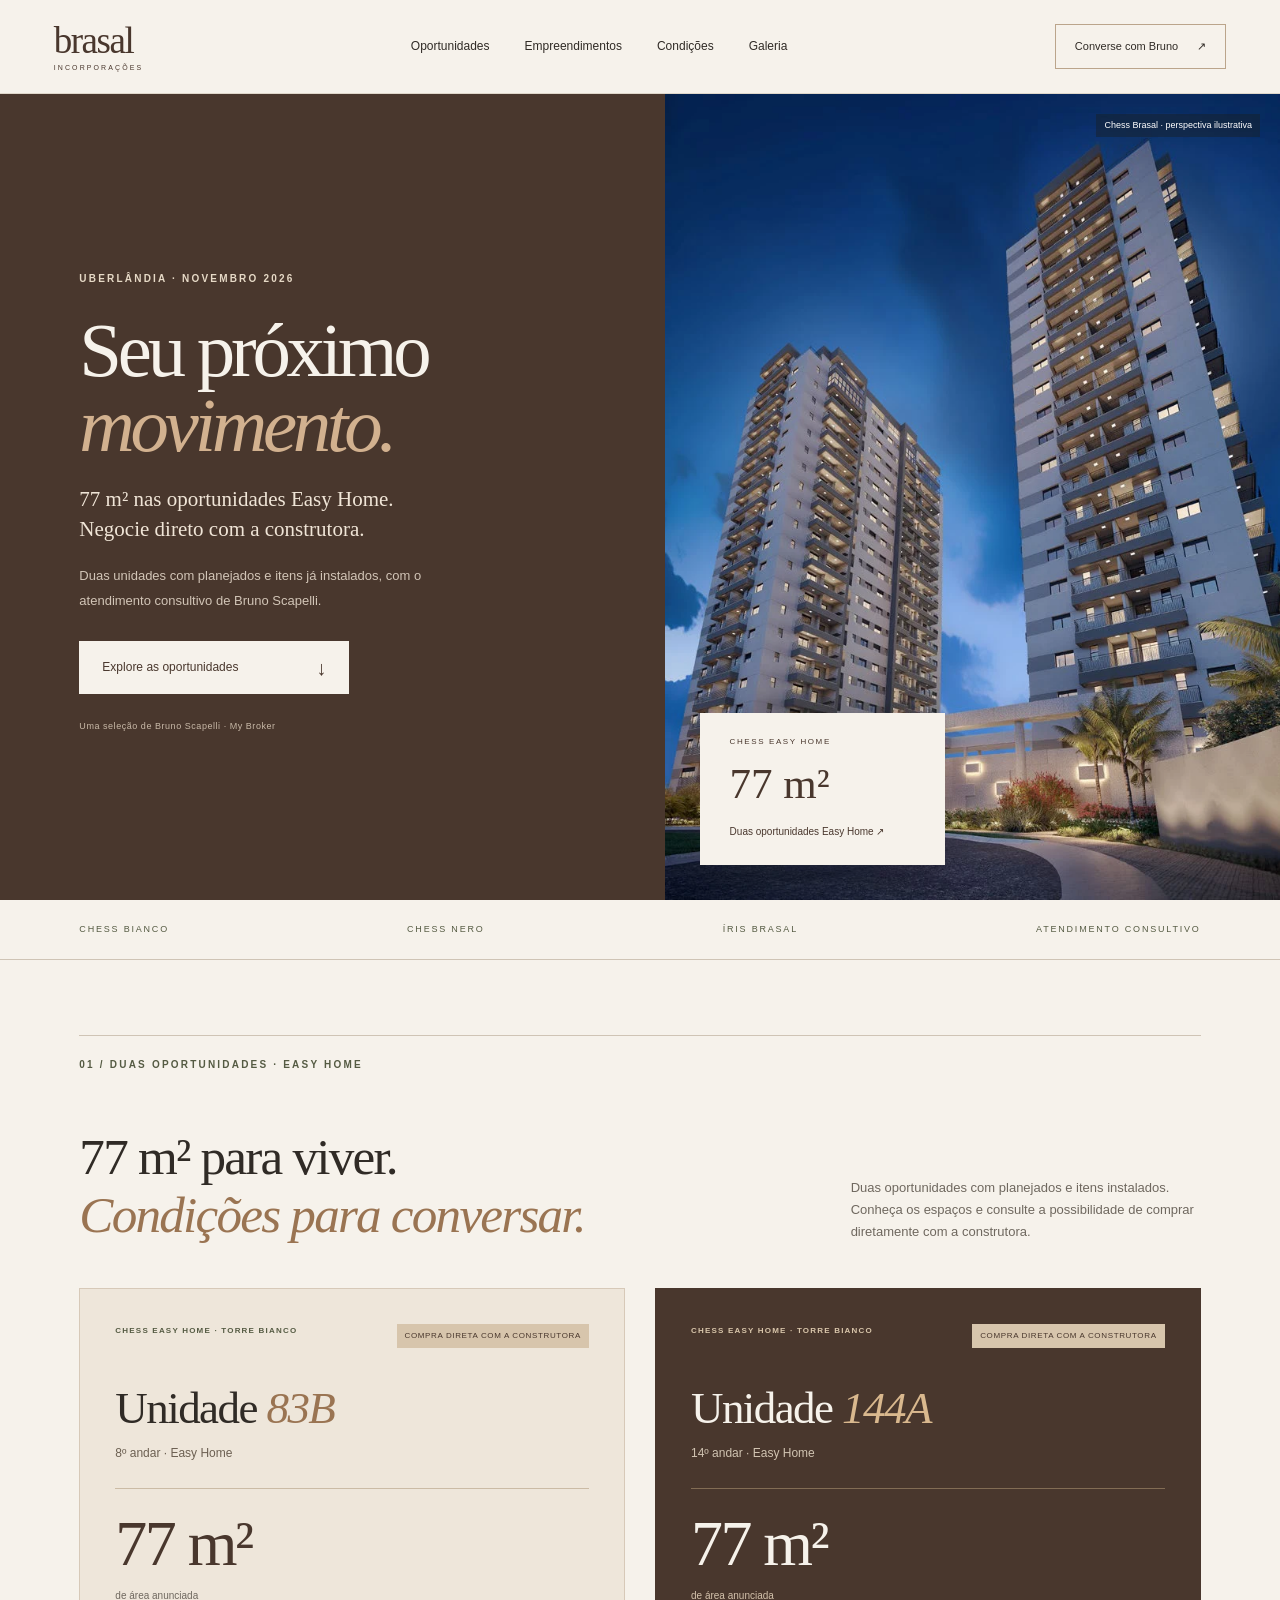
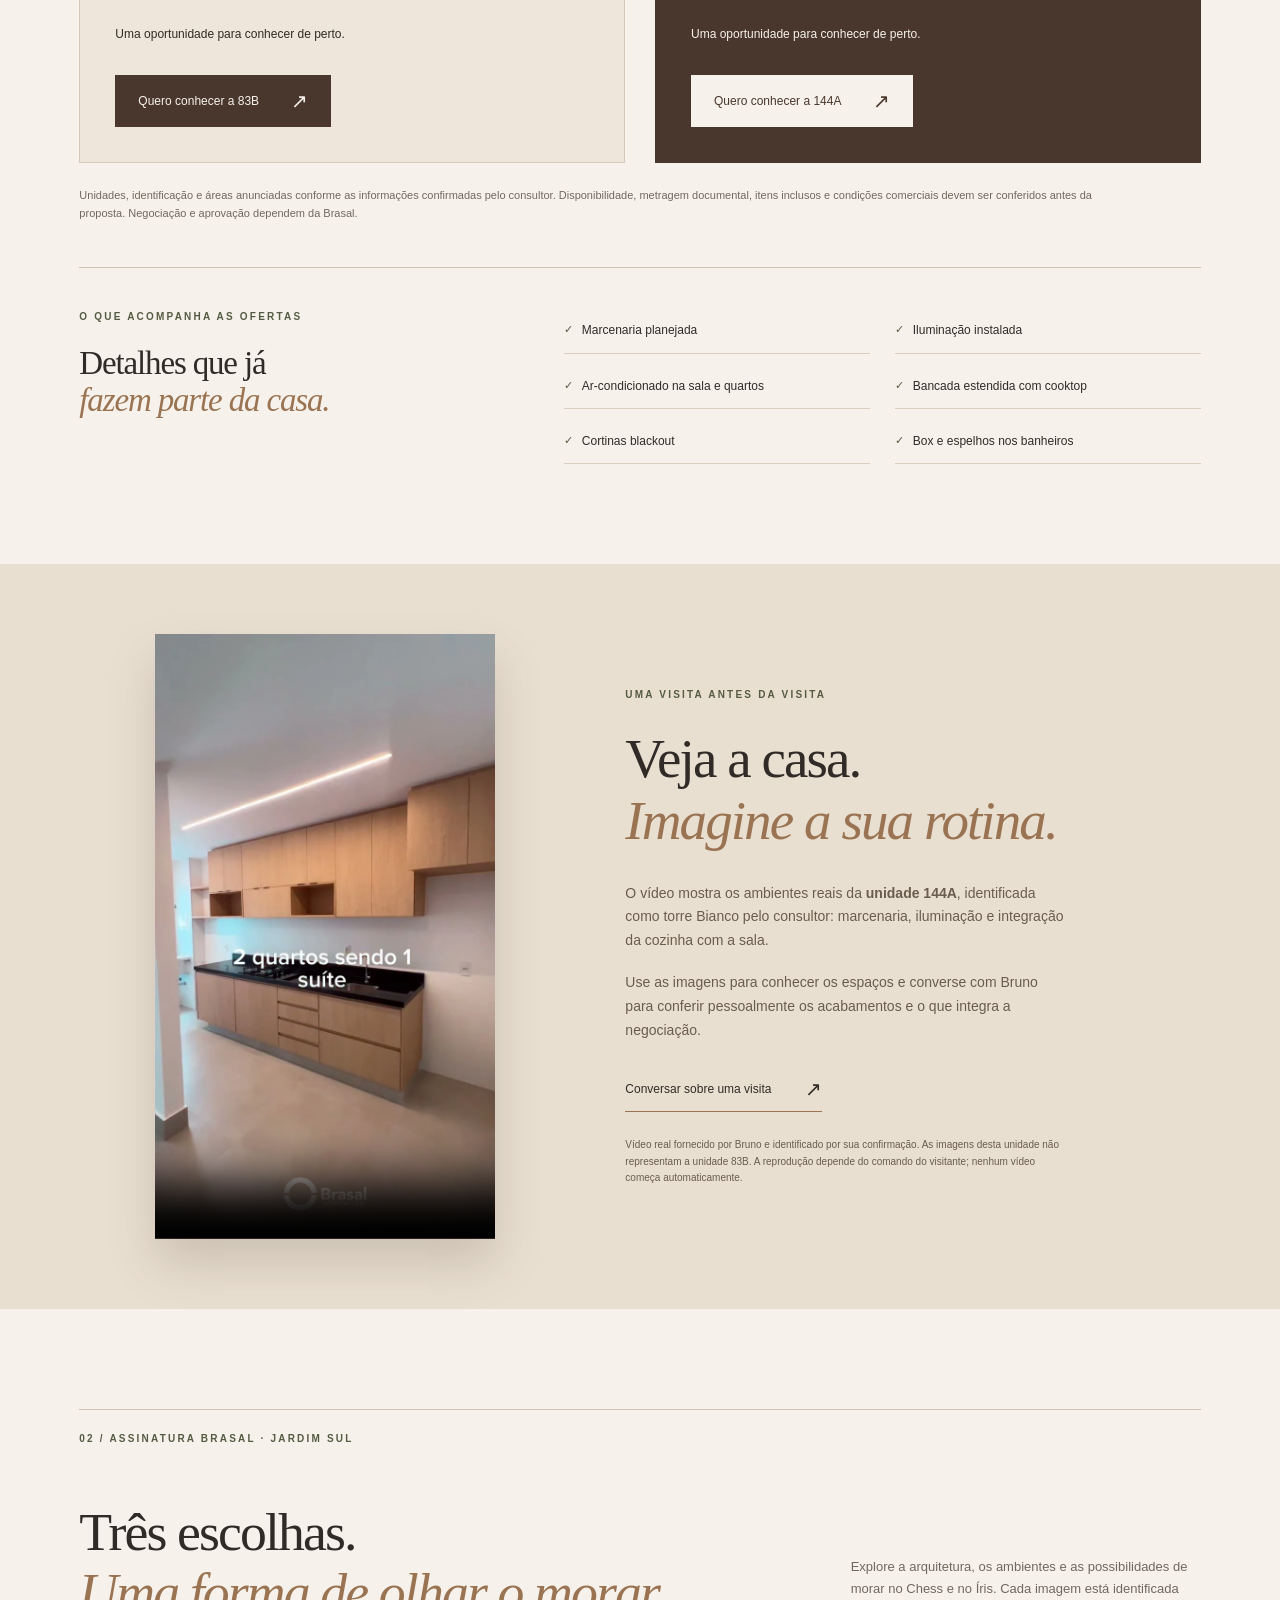
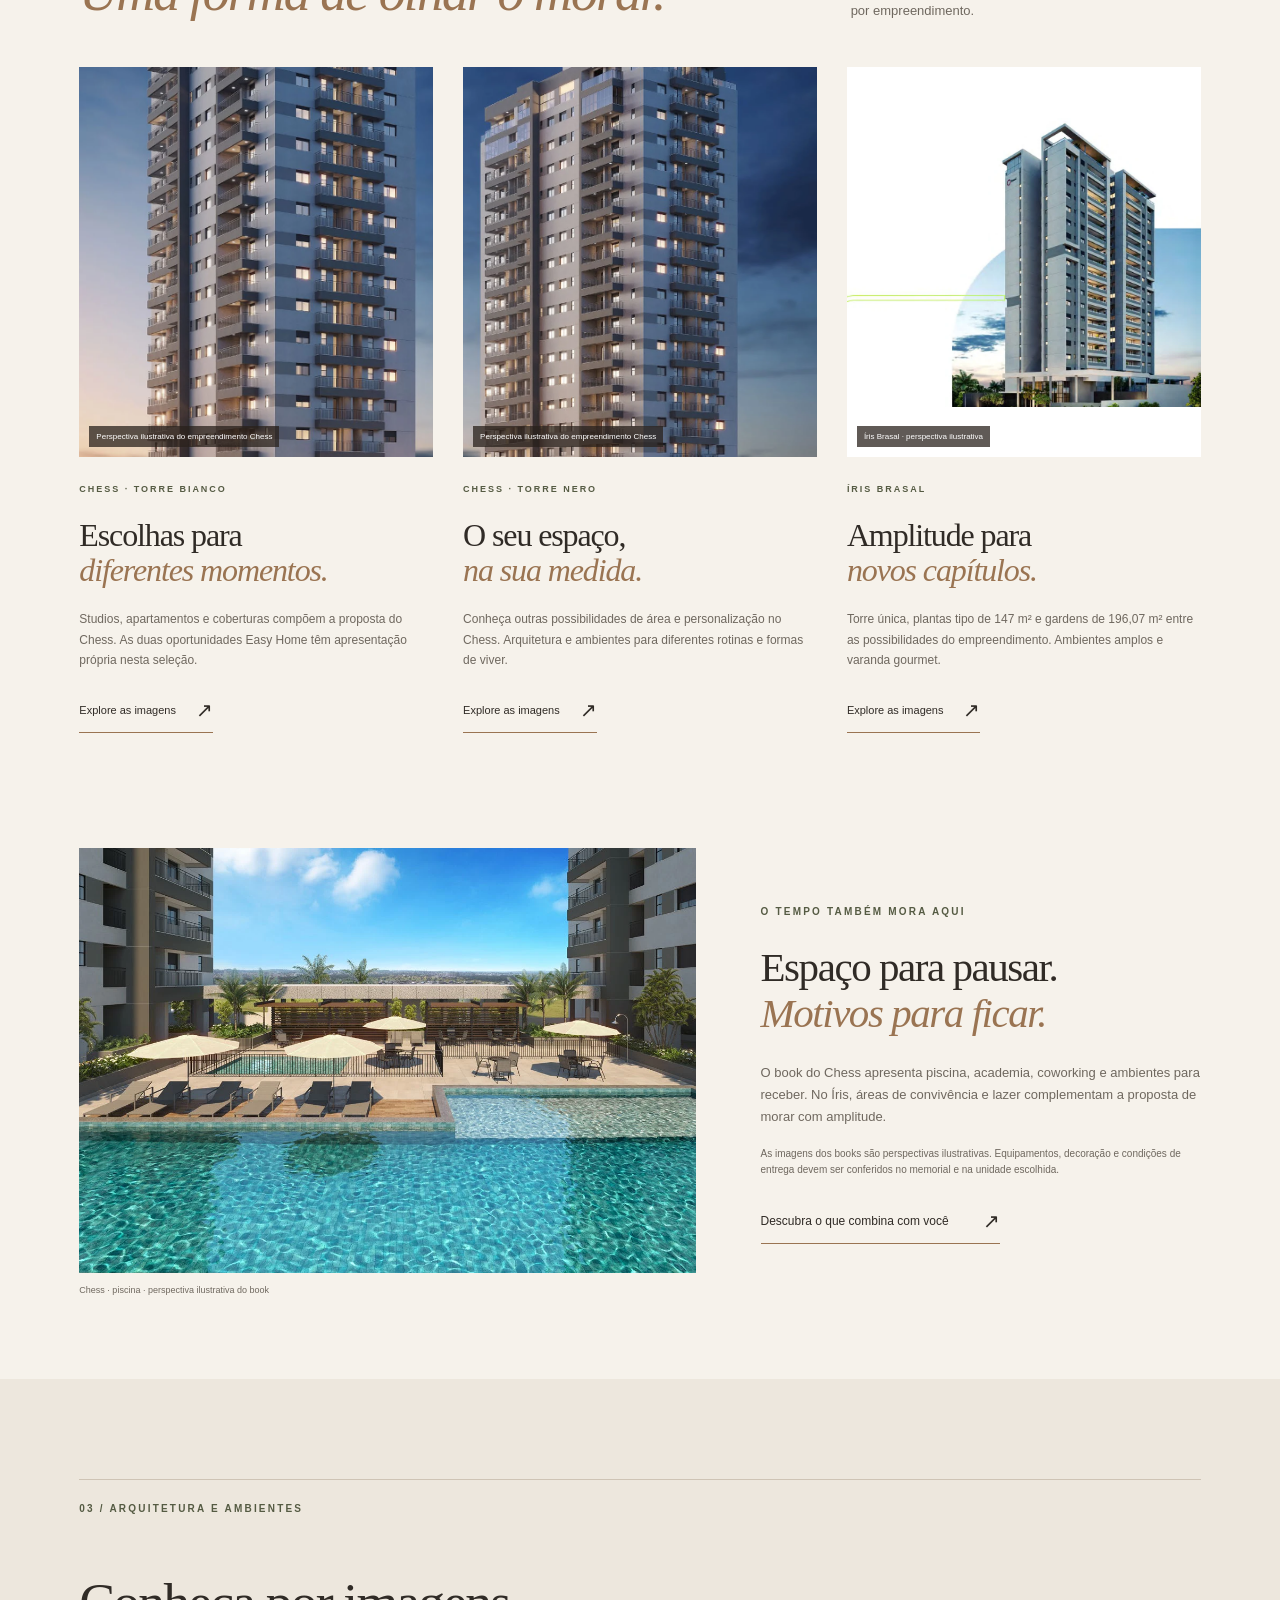
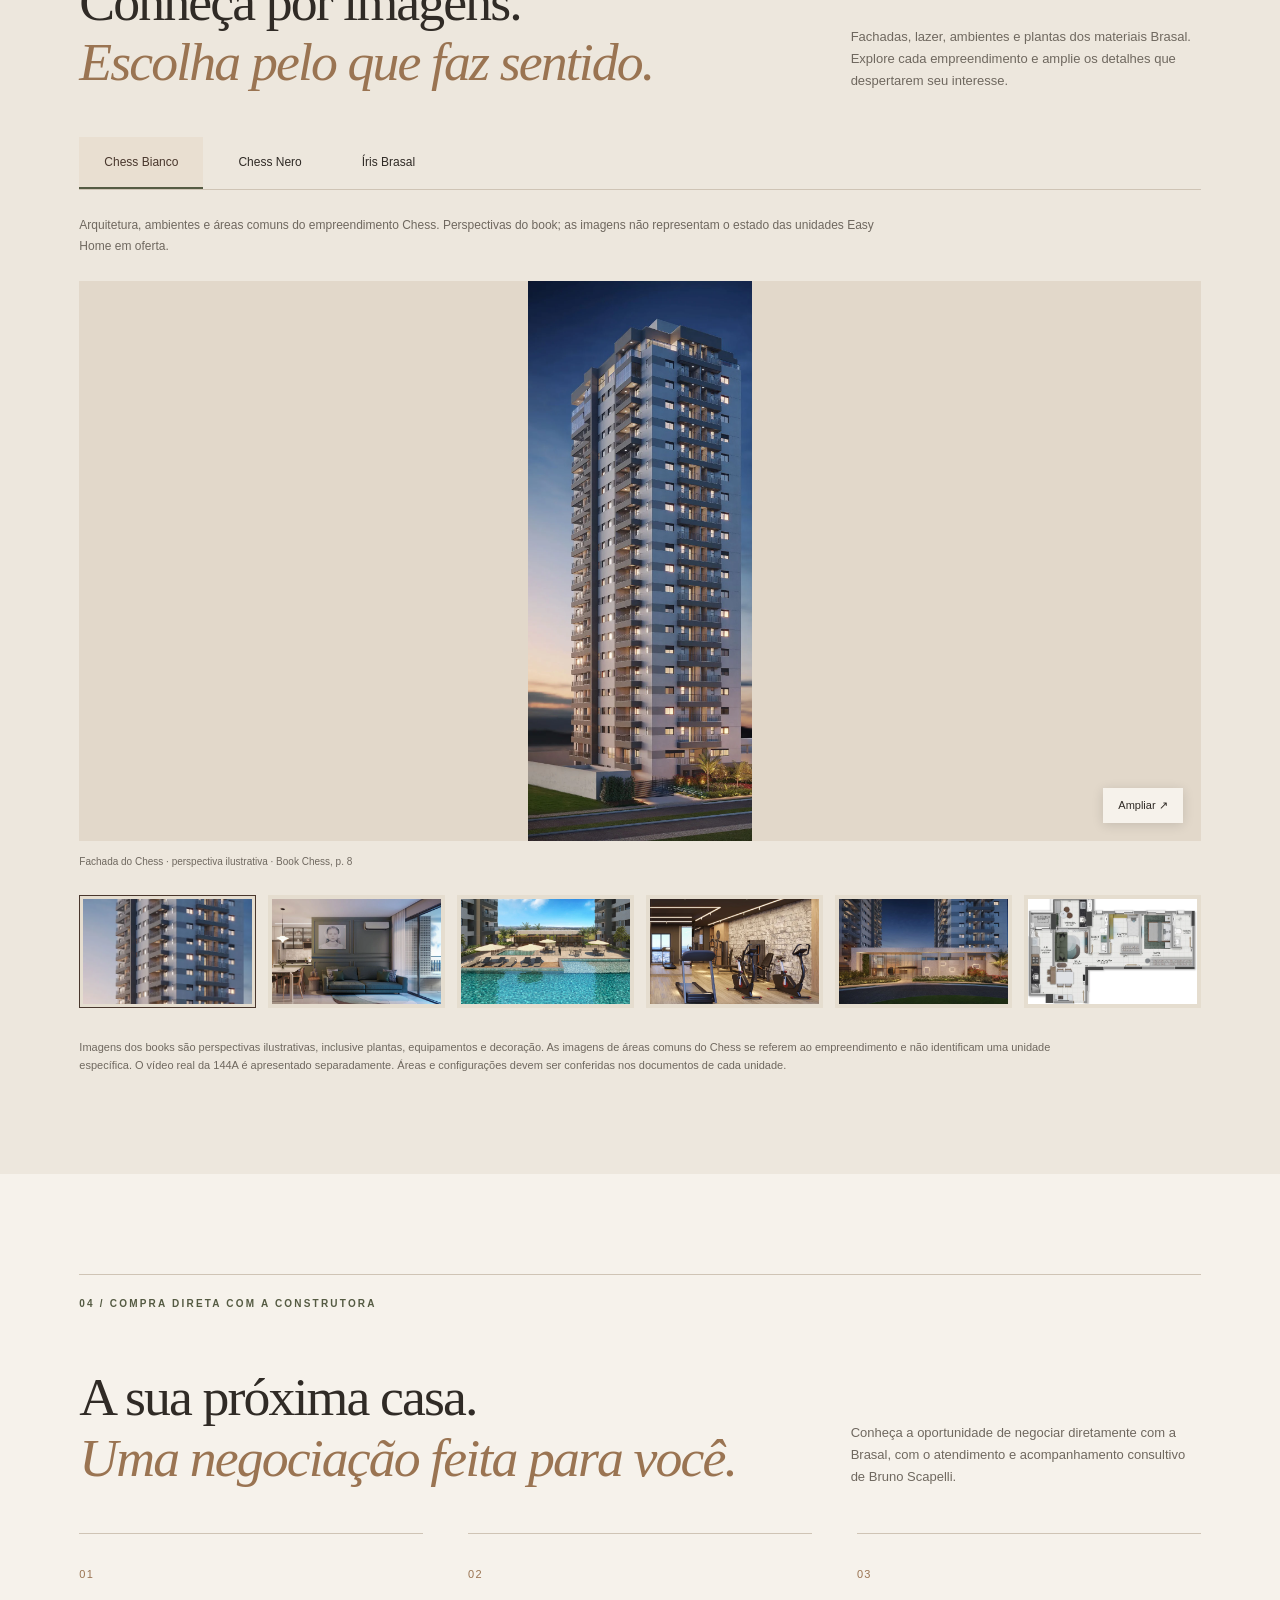
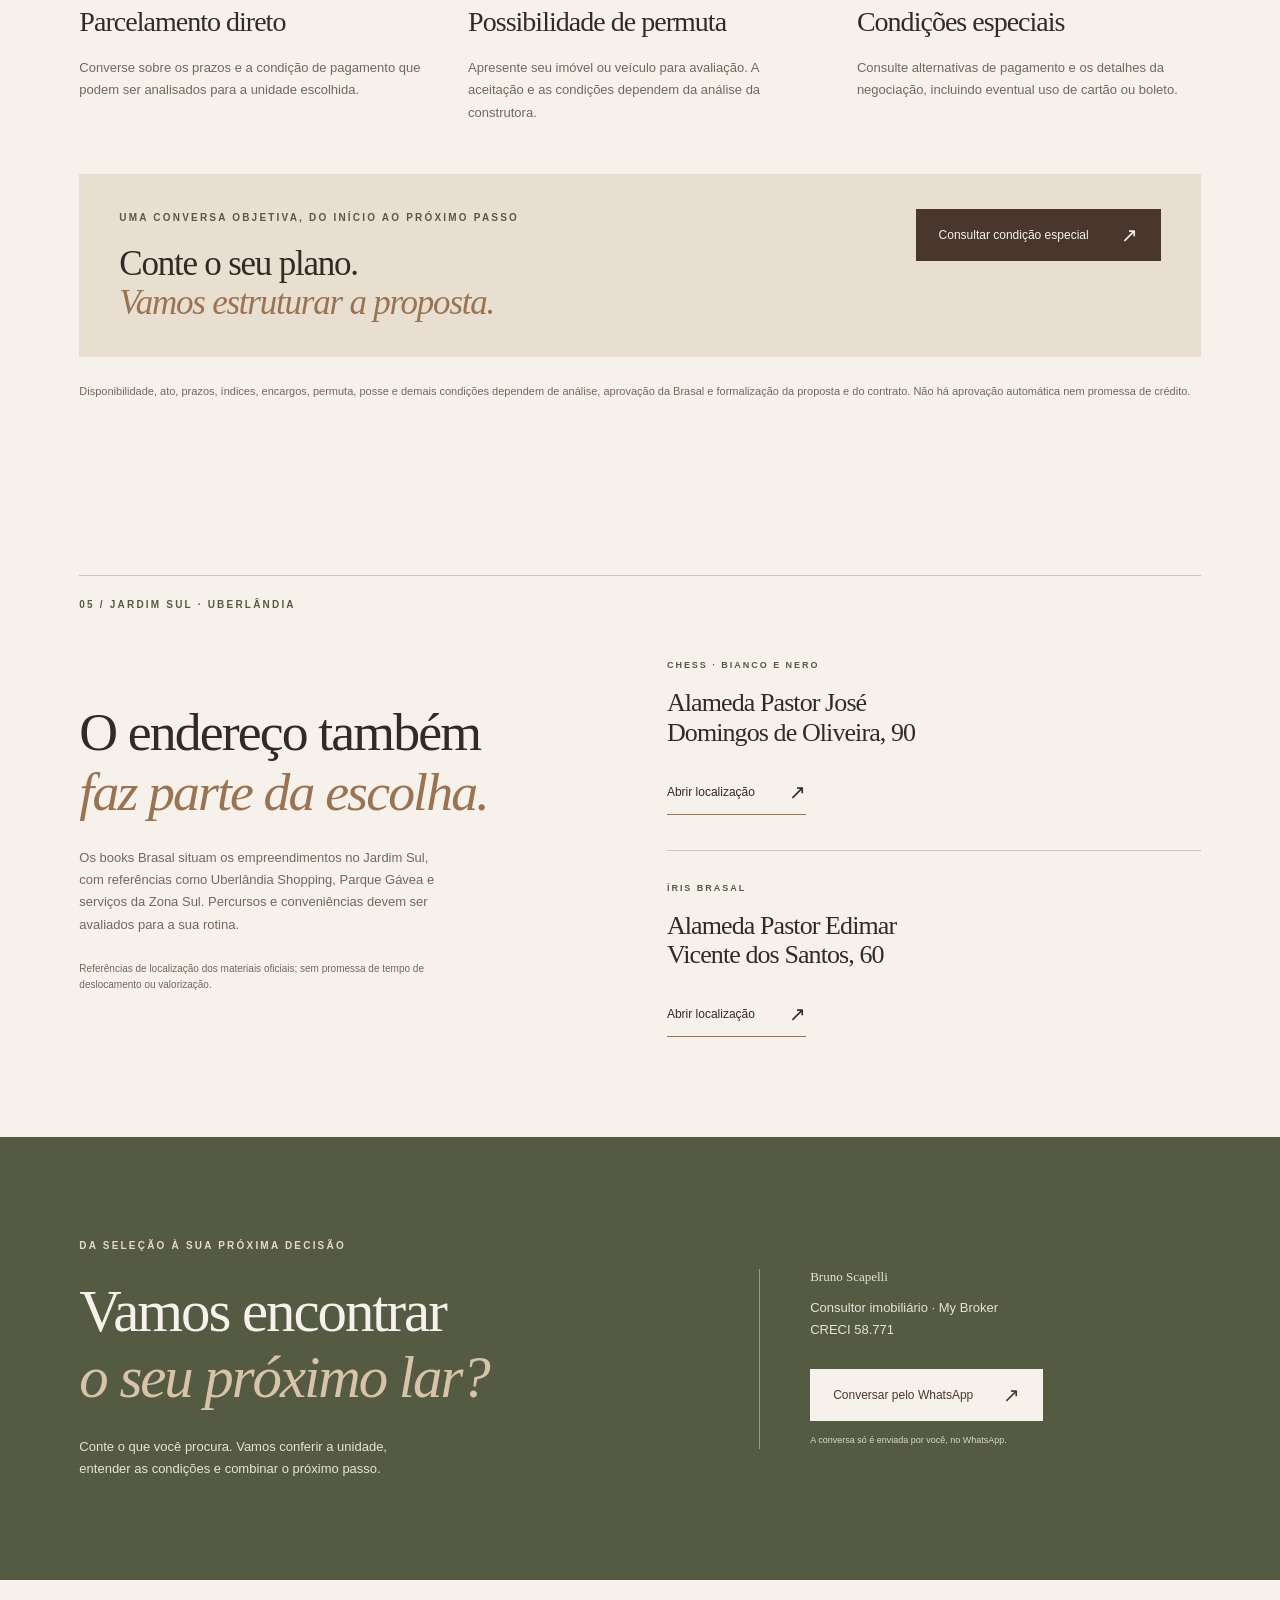
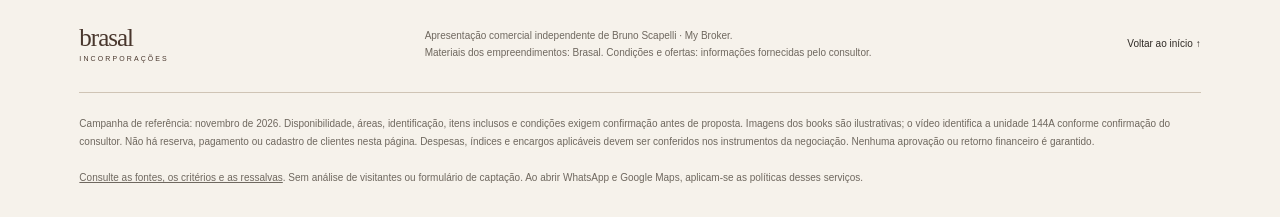
==== brasal/index.html @ 8783710d "Publish Brasal at shorter /brasal/ address preserving all existing links" ====
<!doctype html><html lang="pt-BR"><head><meta charset="utf-8"><meta name="viewport" content="width=device-width,initial-scale=1"><title>Brasal | Oportunidades Chess Easy Home e Íris | Bruno Scapelli</title><meta name="description" content="Duas oportunidades Chess Easy Home, condições especiais Brasal em novembro de 2026 e uma seleção Chess Bianco, Chess Nero e Íris. Atendimento de Bruno Scapelli, My Broker."><meta name="theme-color" content="#f6f2eb"><link rel="canonical" href="https://brunoscapellimybroker.github.io/brasal/"><meta property="og:type" content="website"><meta property="og:locale" content="pt_BR"><meta property="og:title" content="Brasal · Seu próximo movimento, em condições especiais"><meta property="og:description" content="Duas oportunidades Chess Easy Home de 77 m², com planejados e negociação direta com a construtora. Explore também Chess Bianco, Chess Nero e Íris Brasal."><meta property="og:url" content="https://brunoscapellimybroker.github.io/brasal/"><meta property="og:image" content="https://brunoscapellimybroker.github.io/brasal/assets/chess-chegada-1.webp"><link rel="icon" href="favicon.svg" type="image/svg+xml"><link rel="stylesheet" href="styles.css"><link rel="stylesheet" href="brasal.css"><script src="app.js" defer></script></head>
<body><a class="skip" href="#conteudo">Ir para o conteúdo</a><header class="header"><a class="brand brasal-brand" href="#inicio" aria-label="Brasal, início">brasal<span>INCORPORAÇÕES</span></a><nav aria-label="Navegação principal"><a href="#oportunidades">Oportunidades</a><a href="#empreendimentos">Empreendimentos</a><a href="#condicoes">Condições</a><a href="#galeria">Galeria</a></nav><a class="header-contact" href="#contato">Converse com Bruno <span aria-hidden="true">↗</span></a><button class="menu-toggle" aria-label="Abrir menu" aria-controls="mobile-nav" aria-expanded="false" type="button"><span></span><span></span></button></header><nav id="mobile-nav" class="mobile-nav" aria-label="Navegação para celular" hidden><a href="#oportunidades">Oportunidades</a><a href="#empreendimentos">Empreendimentos</a><a href="#condicoes">Condições</a><a href="#galeria">Galeria</a><a href="#contato">Contato</a></nav>
<main id="conteudo"><section class="brasal-hero" id="inicio"><div class="brasal-hero-copy"><p class="eyebrow light">UBERLÂNDIA · NOVEMBRO 2026</p><h1>Seu próximo<br><em>movimento.</em></h1><p class="hero-subtitle">77 m² nas oportunidades Easy Home.<br>Negocie direto com a construtora.</p><p class="hero-description">Duas unidades com planejados e itens já instalados, com o atendimento consultivo de Bruno Scapelli.</p><a class="button button-light" href="#oportunidades">Explore as oportunidades <span aria-hidden="true">↓</span></a><div class="hero-signature">Uma seleção de Bruno Scapelli · My Broker</div></div><figure class="brasal-hero-image"><img src="assets/chess-hero-1.webp" alt="Perspectiva ilustrativa das duas torres do Chess Brasal" width="1000" height="1300" fetchpriority="high"><figcaption>Chess Brasal · perspectiva ilustrativa</figcaption><a class="hero-offer" href="#oportunidades"><small>CHESS EASY HOME</small><strong>77 m²</strong><span>Duas oportunidades Easy Home ↗</span></a></figure></section>
<div class="campaign-strip"><span>CHESS BIANCO</span><span>CHESS NERO</span><span>ÍRIS BRASAL</span><span>ATENDIMENTO CONSULTIVO</span></div>
<section class="section-wrap opportunities" id="oportunidades"><div class="section-number">01 / DUAS OPORTUNIDADES · EASY HOME</div><div class="section-heading"><h2>77 m² para viver.<br><em>Condições para conversar.</em></h2><p>Duas oportunidades com planejados e itens instalados. Conheça os espaços e consulte a possibilidade de comprar diretamente com a construtora.</p></div><div class="offer-grid"><article class="offer-card"><div class="offer-top"><p class="eyebrow">CHESS EASY HOME · TORRE BIANCO</p><span class="offer-tag">COMPRA DIRETA COM A CONSTRUTORA</span></div><h3>Unidade <em>83B</em></h3><p class="offer-specs">8º andar · Easy Home</p><div class="offer-condition"><strong>77 m²</strong><span>de área anunciada</span><p>Uma oportunidade para conhecer de perto.</p></div><a class="button button-coffee" data-wa="Quero conhecer a oportunidade Chess Bianco 83B, de 77 m², e consultar as condições para negociar diretamente com a construtora." href="#contato">Quero conhecer a 83B <span aria-hidden="true">↗</span></a></article><article class="offer-card feature-offer"><div class="offer-top"><p class="eyebrow">CHESS EASY HOME · TORRE BIANCO</p><span class="offer-tag">COMPRA DIRETA COM A CONSTRUTORA</span></div><h3>Unidade <em>144A</em></h3><p class="offer-specs">14º andar · Easy Home</p><div class="offer-condition"><strong>77 m²</strong><span>de área anunciada</span><p>Uma oportunidade para conhecer de perto.</p></div><a class="button button-coffee" data-wa="Quero conhecer a oportunidade Chess Bianco 144A, de 77 m², e consultar as condições para negociar diretamente com a construtora." href="#contato">Quero conhecer a 144A <span aria-hidden="true">↗</span></a></article></div><p class="source-note offers-note">Unidades, identificação e áreas anunciadas conforme as informações confirmadas pelo consultor. Disponibilidade, metragem documental, itens inclusos e condições comerciais devem ser conferidos antes da proposta. Negociação e aprovação dependem da Brasal.</p><div class="included"><div><p class="eyebrow">O QUE ACOMPANHA AS OFERTAS</p><h3>Detalhes que já<br><em>fazem parte da casa.</em></h3></div><ul><li>Marcenaria planejada</li><li>Iluminação instalada</li><li>Ar-condicionado na sala e quartos</li><li>Bancada estendida com cooktop</li><li>Cortinas blackout</li><li>Box e espelhos nos banheiros</li></ul></div></section>
<section class="video-story" id="video"><div class="video-frame"><video controls muted playsinline preload="metadata" poster="assets/bianco-144a-poster.webp" aria-label="Vídeo real da unidade 144A, torre Bianco, conforme identificação confirmada pelo consultor"><source src="assets/bianco-144a-visita.mp4" type="video/mp4">Seu navegador não suporta este vídeo. <a href="assets/bianco-144a-visita.mp4">Abrir vídeo da unidade 144A</a>.</video></div><div class="video-copy"><p class="eyebrow">UMA VISITA ANTES DA VISITA</p><h2>Veja a casa.<br><em>Imagine a sua rotina.</em></h2><p>O vídeo mostra os ambientes reais da <strong>unidade 144A</strong>, identificada como torre Bianco pelo consultor: marcenaria, iluminação e integração da cozinha com a sala.</p><p>Use as imagens para conhecer os espaços e converse com Bruno para conferir pessoalmente os acabamentos e o que integra a negociação.</p><a class="text-link" data-wa="Vi o vídeo da unidade 144A e quero combinar uma visita para conhecer os ambientes e os itens incluídos." href="#contato">Conversar sobre uma visita <span aria-hidden="true">↗</span></a><p class="source-note">Vídeo real fornecido por Bruno e identificado por sua confirmação. As imagens desta unidade não representam a unidade 83B. A reprodução depende do comando do visitante; nenhum vídeo começa automaticamente.</p></div></section>
<section class="section-wrap developments" id="empreendimentos"><div class="section-number">02 / ASSINATURA BRASAL · JARDIM SUL</div><div class="section-heading"><h2>Três escolhas.<br><em>Uma forma de olhar o morar.</em></h2><p>Explore a arquitetura, os ambientes e as possibilidades de morar no Chess e no Íris. Cada imagem está identificada por empreendimento.</p></div><div class="development-grid"><article><figure><img src="assets/chess-fachada-1.webp" alt="Perspectiva ilustrativa de uma torre do Chess Brasal" loading="lazy" width="700" height="1000"><figcaption>Perspectiva ilustrativa do empreendimento Chess</figcaption></figure><div><p class="eyebrow">CHESS · TORRE BIANCO</p><h3>Escolhas para<br><em>diferentes momentos.</em></h3><p>Studios, apartamentos e coberturas compõem a proposta do Chess. As duas oportunidades Easy Home têm apresentação própria nesta seleção.</p><a href="#galeria" class="text-link" data-gallery="bianco">Explore as imagens <span aria-hidden="true">↗</span></a></div></article><article><figure><img src="assets/chess-torres-1.webp" alt="Outra perspectiva ilustrativa do conjunto Chess Brasal, com suas duas torres" loading="lazy" width="700" height="1000"><figcaption>Perspectiva ilustrativa do empreendimento Chess</figcaption></figure><div><p class="eyebrow">CHESS · TORRE NERO</p><h3>O seu espaço,<br><em>na sua medida.</em></h3><p>Conheça outras possibilidades de área e personalização no Chess. Arquitetura e ambientes para diferentes rotinas e formas de viver.</p><a href="#galeria" class="text-link" data-gallery="nero">Explore as imagens <span aria-hidden="true">↗</span></a></div></article><article><figure><img src="assets/iris-fachada-1.webp" alt="Perspectiva ilustrativa da torre única do Íris Brasal" loading="lazy" width="900" height="1000"><figcaption>Íris Brasal · perspectiva ilustrativa</figcaption></figure><div><p class="eyebrow">ÍRIS BRASAL</p><h3>Amplitude para<br><em>novos capítulos.</em></h3><p>Torre única, plantas tipo de 147 m² e gardens de 196,07 m² entre as possibilidades do empreendimento. Ambientes amplos e varanda gourmet.</p><a href="#galeria" class="text-link" data-gallery="iris">Explore as imagens <span aria-hidden="true">↗</span></a></div></article></div></section>
<section class="section-wrap amenities-story"><figure><img src="assets/chess-piscina-1.webp" alt="Perspectiva ilustrativa da piscina e área de lazer do Chess Brasal" loading="lazy" width="1600" height="1100"><figcaption>Chess · piscina · perspectiva ilustrativa do book</figcaption></figure><div><p class="eyebrow">O TEMPO TAMBÉM MORA AQUI</p><h2>Espaço para pausar.<br><em>Motivos para ficar.</em></h2><p>O book do Chess apresenta piscina, academia, coworking e ambientes para receber. No Íris, áreas de convivência e lazer complementam a proposta de morar com amplitude.</p><p class="source-note">As imagens dos books são perspectivas ilustrativas. Equipamentos, decoração e condições de entrega devem ser conferidos no memorial e na unidade escolhida.</p><a class="text-link" href="#contato">Descubra o que combina com você <span aria-hidden="true">↗</span></a></div></section>
<section class="section-wrap gallery-section" id="galeria"><div class="section-number">03 / ARQUITETURA E AMBIENTES</div><div class="section-heading"><h2>Conheça por imagens.<br><em>Escolha pelo que faz sentido.</em></h2><p>Fachadas, lazer, ambientes e plantas dos materiais Brasal. Explore cada empreendimento e amplie os detalhes que despertarem seu interesse.</p></div><div class="gallery-tabs" role="tablist" aria-label="Escolha o empreendimento da galeria"><button type="button" id="gallery-tab-bianco" role="tab" aria-controls="gallery-panel" aria-selected="true" data-gallery-tab="bianco">Chess Bianco</button><button type="button" id="gallery-tab-nero" role="tab" aria-controls="gallery-panel" aria-selected="false" tabindex="-1" data-gallery-tab="nero">Chess Nero</button><button type="button" id="gallery-tab-iris" role="tab" aria-controls="gallery-panel" aria-selected="false" tabindex="-1" data-gallery-tab="iris">Íris Brasal</button></div><div id="gallery-panel" role="tabpanel" aria-labelledby="gallery-tab-bianco" tabindex="0"><p id="gallery-description" class="gallery-description">Carregando imagens oficiais…</p><figure class="gallery-main"><button type="button" id="gallery-enlarge" aria-label="Ampliar imagem selecionada"><img id="gallery-image" src="assets/chess-fachada-1.webp" alt="Perspectiva ilustrativa da fachada do Chess" width="1600" height="1200" loading="lazy"><span aria-hidden="true">Ampliar ↗</span></button><figcaption id="gallery-caption">Chess · perspectiva ilustrativa</figcaption></figure><div class="gallery-thumbnails" id="gallery-thumbnails" aria-label="Imagens disponíveis"></div></div><p class="source-note">Imagens dos books são perspectivas ilustrativas, inclusive plantas, equipamentos e decoração. As imagens de áreas comuns do Chess se referem ao empreendimento e não identificam uma unidade específica. O vídeo real da 144A é apresentado separadamente. Áreas e configurações devem ser conferidas nos documentos de cada unidade.</p><noscript><p>Habilite o JavaScript para alternar as imagens ou converse com Bruno para conhecer os materiais.</p></noscript></section>
<section class="section-wrap financing direct-purchase" id="condicoes"><div class="section-number">04 / COMPRA DIRETA COM A CONSTRUTORA</div><div class="section-heading"><h2>A sua próxima casa.<br><em>Uma negociação feita para você.</em></h2><p>Conheça a oportunidade de negociar diretamente com a Brasal, com o atendimento e acompanhamento consultivo de Bruno Scapelli.</p></div><div class="direct-grid"><article><span class="direct-number">01</span><h3>Parcelamento direto</h3><p>Converse sobre os prazos e a condição de pagamento que podem ser analisados para a unidade escolhida.</p></article><article><span class="direct-number">02</span><h3>Possibilidade de permuta</h3><p>Apresente seu imóvel ou veículo para avaliação. A aceitação e as condições dependem da análise da construtora.</p></article><article><span class="direct-number">03</span><h3>Condições especiais</h3><p>Consulte alternativas de pagamento e os detalhes da negociação, incluindo eventual uso de cartão ou boleto.</p></article></div><div class="direct-callout"><div><p class="eyebrow">UMA CONVERSA OBJETIVA, DO INÍCIO AO PRÓXIMO PASSO</p><h3>Conte o seu plano.<br><em>Vamos estruturar a proposta.</em></h3></div><a class="button button-coffee" data-wa="Quero conhecer as oportunidades Brasal de 77 m² e avaliar uma proposta para negociar diretamente com a construtora." href="#contato">Consultar condição especial <span aria-hidden="true">↗</span></a></div><p class="source-note">Disponibilidade, ato, prazos, índices, encargos, permuta, posse e demais condições dependem de análise, aprovação da Brasal e formalização da proposta e do contrato. Não há aprovação automática nem promessa de crédito.</p></section>

<section class="section-wrap location-brasal" id="localizacao"><div class="section-number">05 / JARDIM SUL · UBERLÂNDIA</div><div class="location-grid"><div><h2>O endereço também<br><em>faz parte da escolha.</em></h2><p>Os books Brasal situam os empreendimentos no Jardim Sul, com referências como Uberlândia Shopping, Parque Gávea e serviços da Zona Sul. Percursos e conveniências devem ser avaliados para a sua rotina.</p><p class="source-note">Referências de localização dos materiais oficiais; sem promessa de tempo de deslocamento ou valorização.</p></div><div class="addresses"><div><p class="eyebrow">CHESS · BIANCO E NERO</p><h3>Alameda Pastor José<br>Domingos de Oliveira, 90</h3><a class="text-link" href="https://www.google.com/maps/search/?api=1&amp;query=Alameda+Pastor+Jose+Domingos+de+Oliveira+90+Uberlandia" target="_blank" rel="noopener noreferrer">Abrir localização <span aria-hidden="true">↗</span></a></div><div><p class="eyebrow">ÍRIS BRASAL</p><h3>Alameda Pastor Edimar<br>Vicente dos Santos, 60</h3><a class="text-link" href="https://www.google.com/maps/search/?api=1&amp;query=Alameda+Pastor+Edimar+Vicente+dos+Santos+60+Uberlandia" target="_blank" rel="noopener noreferrer">Abrir localização <span aria-hidden="true">↗</span></a></div></div></div></section>
<section class="contact section-wrap" id="contato"><div><p class="eyebrow light">DA SELEÇÃO À SUA PRÓXIMA DECISÃO</p><h2>Vamos encontrar<br><em>o seu próximo lar?</em></h2><p>Conte o que você procura. Vamos conferir a unidade, entender as condições e combinar o próximo passo.</p></div><div class="advisor"><p class="advisor-name">Bruno Scapelli</p><p>Consultor imobiliário · My Broker<br>CRECI 58.771</p><a class="button button-light" data-wa="Vi a seleção Brasal e quero conhecer as oportunidades de 77 m² e consultar as condições para comprar diretamente com a construtora." href="https://wa.me/5534998786607" target="_blank" rel="noopener noreferrer">Conversar pelo WhatsApp <span aria-hidden="true">↗</span></a><small>A conversa só é enviada por você, no WhatsApp.</small></div></section></main>
<footer class="footer section-wrap"><div class="footer-top"><a class="brand brasal-brand" href="#inicio">brasal<span>INCORPORAÇÕES</span></a><p>Apresentação comercial independente de Bruno Scapelli · My Broker.<br>Materiais dos empreendimentos: Brasal. Condições e ofertas: informações fornecidas pelo consultor.</p><a href="#inicio">Voltar ao início ↑</a></div><p>Campanha de referência: novembro de 2026. Disponibilidade, áreas, identificação, itens inclusos e condições exigem confirmação antes de proposta. Imagens dos books são ilustrativas; o vídeo identifica a unidade 144A conforme confirmação do consultor. Não há reserva, pagamento ou cadastro de clientes nesta página. Despesas, índices e encargos aplicáveis devem ser conferidos nos instrumentos da negociação. Nenhuma aprovação ou retorno financeiro é garantido.</p><p><a href="fontes-e-condicoes.txt">Consulte as fontes, os critérios e as ressalvas</a>. Sem análise de visitantes ou formulário de captação. Ao abrir WhatsApp e Google Maps, aplicam-se as políticas desses serviços.</p></footer>
<dialog id="gallery-dialog" aria-label="Galeria ampliada"><button id="gallery-close" type="button" aria-label="Fechar galeria">Fechar ×</button><figure><img id="gallery-dialog-image" alt=""><figcaption id="gallery-dialog-caption"></figcaption></figure><div class="gallery-dialog-nav"><button id="gallery-prev" type="button" aria-label="Imagem anterior">← Anterior</button><span id="gallery-position" aria-live="polite"></span><button id="gallery-next" type="button" aria-label="Próxima imagem">Próxima →</button></div></dialog></body></html>
---- brasal/styles.css ----
:root{--paper:#f6f2eb;--sand:#e9dfd1;--coffee:#49372d;--bronze:#9a7452;--olive:#555b43;--ink:#302b26;--muted:#6f685f;--line:#cfc4b5;--serif:Georgia,'Times New Roman',serif;--sans:'Segoe UI',Arial,sans-serif}*{box-sizing:border-box}html{scroll-behavior:smooth;scroll-padding-top:95px}body{margin:0;background:var(--paper);color:var(--ink);font-family:var(--sans);font-size:16px;line-height:1.7}a{color:inherit;text-decoration:none}button{font:inherit;color:inherit}button,a{-webkit-tap-highlight-color:transparent}button{cursor:pointer}img{display:block;max-width:100%;height:auto}figure,p,h1,h2,h3,dl{margin:0}p+p{margin-top:18px}h1,h2,h3{font-family:var(--serif);font-weight:400;line-height:1.12;letter-spacing:-.035em}h2{font-size:clamp(38px,4.2vw,66px)}h2 em,h1 em{font-weight:400;color:var(--bronze)}ul{padding:0;list-style:none}em{font-family:var(--serif)}button{border:0;background:none}a:focus-visible,button:focus-visible,summary:focus-visible,[tabindex]:focus-visible{outline:3px solid #b87c35;outline-offset:5px}.section-wrap{padding:100px max(6.2vw,24px)}.eyebrow,.section-number{font-size:10px;letter-spacing:.22em;font-weight:600;text-transform:uppercase;color:var(--olive)}.section-number{border-top:1px solid var(--line);padding-top:20px;margin-bottom:55px}.light{color:#e6d9c6}.source-note{font-size:11px;color:var(--muted);line-height:1.65}.header{height:94px;display:flex;align-items:center;justify-content:space-between;gap:32px;padding:0 4.2vw;position:sticky;top:0;z-index:20;background:rgba(246,242,235,.97);border-bottom:1px solid #dfd7ca}.brand{font-family:var(--serif);font-size:32px;line-height:1;letter-spacing:.1em;display:block;color:var(--coffee)}.brand span{display:block;font:8px var(--sans);letter-spacing:.48em;text-align:center;margin-top:7px}.header nav{display:flex;gap:35px;font-size:12px}.header nav a{position:relative}.header nav a:after{content:'';position:absolute;left:0;bottom:-7px;width:0;height:1px;background:var(--bronze);transition:width .2s}.header nav a:hover:after{width:100%}.header-contact{font-size:11px;border:1px solid #bba58b;padding:12px 19px;white-space:nowrap}.header-contact span{margin-left:16px}.menu-toggle{display:none}.mobile-nav{background:var(--paper);position:fixed;top:78px;width:100%;z-index:22;padding:16px 24px;box-shadow:0 14px 20px #302b2617}.mobile-nav a{display:block;padding:12px;border-bottom:1px solid var(--line)}[hidden]{display:none!important}.skip{position:fixed;left:12px;top:-100px;background:white;padding:12px;z-index:100}.skip:focus{top:10px}.hero{position:relative;min-height:690px;height:calc(100svh - 94px);max-height:980px;isolation:isolate;background:#0a233c;color:#fff;overflow:hidden}.hero picture,.hero-image,.hero-shade{position:absolute;inset:0;width:100%;height:100%}.hero-image{object-fit:cover;object-position:center}.hero-shade{background:linear-gradient(90deg,rgba(9,21,28,.88) 0%,rgba(9,21,28,.55) 30%,rgba(9,21,28,0) 70%),linear-gradient(0deg,rgba(9,21,28,.6),transparent 35%);z-index:1}.hero-copy{position:relative;z-index:2;max-width:760px;padding:clamp(100px,13vh,170px) 0 110px 6.2vw}.hero h1{font-size:clamp(48px,5.5vw,88px);margin:28px 0 26px;line-height:1.04}.hero h1 em{color:#d8b995}.hero-copy>p:not(.eyebrow){max-width:350px;font-size:14px;line-height:1.85;color:#e4e4dc}.button{display:inline-flex;justify-content:space-between;gap:32px;align-items:center;padding:15px 22px;min-height:52px;border:1px solid var(--bronze);font-size:12px;transition:background .2s,color .2s}.button-light{background:var(--paper);border-color:var(--paper);color:var(--coffee)}.button:hover{background:var(--sand);color:var(--coffee)}.hero .button{margin-top:32px}.button span{font-size:20px;line-height:1}.hero-bottom{position:absolute;bottom:26px;left:6.2vw;right:4.2vw;z-index:2;display:flex;justify-content:space-between;font-size:9px;color:#e2ded6;letter-spacing:.04em;gap:24px}.intro{padding-top:80px;padding-bottom:70px}.intro-grid{display:grid;grid-template-columns:1.2fr 1fr;gap:9vw}.intro-grid>div{max-width:480px}.intro-grid p{font-size:14px;color:var(--muted)}.intro-grid .lead{font-size:18px;color:var(--coffee);line-height:1.7}.text-link{display:inline-flex;align-items:center;gap:34px;border-bottom:1px solid var(--bronze);padding:7px 0;font-size:12px;text-align:left;line-height:1.5}.text-link:hover{color:var(--bronze)}.intro-grid .text-link{margin-top:24px}.text-link span{font-size:20px}.facts{display:grid;grid-template-columns:repeat(4,1fr);margin:70px 0 22px;border-top:1px solid var(--line);border-bottom:1px solid var(--line);padding:30px 0}.facts>div{padding:0 20px;border-right:1px solid var(--line)}.facts>div:first-child{padding-left:0}.facts>div:last-child{border:0}.facts dt{font-family:var(--serif);font-size:38px;line-height:1.2;color:var(--coffee)}.facts dd{font-size:11px;margin:10px 0 0;color:var(--muted)}.living-section{display:grid;grid-template-columns:1.25fr 1fr;align-items:stretch;background:var(--sand)}.living-image{position:relative;min-height:650px}.living-image img{height:100%;width:100%;object-fit:cover}.living-image figcaption{position:absolute;bottom:15px;left:20px;background:#302b26b3;color:white;padding:3px 8px;font-size:9px}.living-copy{padding:90px 6vw 80px 5vw;align-self:center}.living-copy h2{margin:25px 0 30px;font-size:clamp(36px,3.8vw,58px)}.living-copy p:not(.eyebrow){font-size:13px;max-width:390px;color:#62564a}.living-copy .text-link{margin-top:25px}.spaces{display:grid;grid-template-columns:1.25fr 1fr;gap:50px;align-items:start;padding-top:80px;padding-bottom:90px}.spaces figure:nth-child(2){margin-top:95px}.spaces img{height:310px;width:100%;object-fit:cover}.spaces figure:nth-child(2) img{height:320px}.image-open{position:relative;display:block;padding:0;width:100%;overflow:hidden}.image-open img{transition:transform .7s}.image-open:hover img{transform:scale(1.025)}.image-zoom{position:absolute;right:14px;bottom:14px;display:grid;place-items:center;background:var(--paper);color:var(--coffee);width:36px;height:36px;font-size:21px}.spaces figcaption,.pool figcaption{display:flex;justify-content:space-between;gap:20px;margin-top:17px}.spaces figcaption span,.pool figcaption span{font:23px var(--serif);color:var(--coffee)}figcaption small{font:10px/1.6 var(--sans);color:var(--muted);max-width:175px}.leisure{background:#ede7dd;padding-top:65px}.section-heading{display:flex;justify-content:space-between;align-items:end;gap:8vw;margin-bottom:45px}.section-heading>p{max-width:350px;font-size:13px;color:var(--muted)}.pool img{aspect-ratio:1.95;object-fit:cover;width:100%}.pool figcaption span{font-size:28px}.leisure-pair{display:grid;grid-template-columns:1fr 1fr;gap:28px;margin-top:55px}.leisure-pair img{height:240px;width:100%;object-fit:cover}.leisure-pair figcaption{font:24px var(--serif);margin-top:15px}.leisure-pair small{display:block;margin-top:7px;font-size:10px;max-width:none}.amenity-columns{display:grid;grid-template-columns:repeat(3,1fr);gap:45px;margin-top:55px;padding-top:35px;border-top:1px solid var(--line)}.amenity-columns h3{font-size:25px;color:var(--olive);letter-spacing:-.02em}.amenity-columns ul{margin:18px 0 0}.amenity-columns li{font-size:12px;color:var(--muted);padding:6px 0}.site-plan{border-top:1px solid var(--line);border-bottom:1px solid var(--line);margin-top:35px}.site-plan summary{padding:20px 0}.site-plan figure{max-width:900px;margin:5px auto 25px}.site-plan figcaption{font-size:10px;margin-top:12px;color:var(--muted)}summary{cursor:pointer;display:flex;justify-content:space-between;align-items:center;gap:20px;list-style:none;font-size:13px}summary::-webkit-details-marker{display:none}summary span{font-size:23px;font-weight:300}details[open]>summary span{transform:rotate(45deg)}.plan-tabs{display:flex;gap:5px;border-bottom:1px solid var(--line);overflow:auto;padding-bottom:0}.plan-tabs button{font-size:11px;white-space:nowrap;padding:15px 20px;border-bottom:2px solid transparent}.plan-tabs button[aria-selected=true]{border-color:var(--olive);background:var(--sand);color:var(--coffee);font-weight:600}.plan-panel{display:grid;grid-template-columns:1fr 1.45fr;gap:35px;min-height:560px;padding-top:45px}.plan-info{padding:15px 0;max-width:360px}.plan-info h3{font-size:52px;margin:22px 0 10px}.plan-location{font-size:11px;color:var(--muted)}.plan-info ul{margin:25px 0}.plan-info li{font-size:13px;border-bottom:1px solid #e0d6c7;padding:9px 0}.plan-caveat{font-size:11px;line-height:1.7;color:#615044;border-left:2px solid var(--bronze);padding-left:12px}.plan-info .source-note{margin-top:15px}.plan-info .text-link{margin-top:18px}.plan-images{display:flex;align-items:center;justify-content:center;gap:10px;background:#f1ebe2;min-width:0;padding:20px}.plan-image{max-width:650px;flex:1}.plan-image img{width:100%;height:auto;max-height:550px;object-fit:contain;mix-blend-mode:multiply}.plan-images.dual{flex-wrap:wrap}.plan-images.dual .plan-image{flex-basis:46%;min-width:190px}.plan-images .level-label{text-align:center;display:block;font-size:11px;margin-top:9px}.duplex-story{background:var(--coffee);color:var(--paper);display:grid;grid-template-columns:1.15fr 1fr;align-items:center}.duplex-story>img{height:580px;width:100%;object-fit:cover;object-position:60% center}.duplex-story>div{padding:65px 6vw 65px 5vw}.duplex-story h2{font-size:clamp(38px,3.7vw,56px);margin:23px 0}.duplex-story h2 em{color:#c8a27e}.duplex-story p:not(.eyebrow){font-size:13px;color:#e1d7ca}.duplex-story small{font-size:9px;display:block;margin-top:24px;color:#c6b8a8;line-height:1.7}.duplex-story .text-link{margin-top:22px;color:var(--paper)}.location-grid{display:grid;grid-template-columns:1fr 1.1fr;gap:8vw;align-items:center}.location-grid>div>p{font-size:13px;color:var(--muted);max-width:370px}.location-grid .address{font-size:17px;line-height:1.8;color:var(--coffee);margin:28px 0}.location-grid .source-note{font-size:11px}.location-grid .text-link{margin-top:25px}.location figure{border:1px solid var(--line);padding:14px;background:#f9f6f1}.location figcaption{font-size:9px;margin-top:10px;color:var(--muted)}.clarity{background:#eee8dd;padding-top:65px}.clarity-grid{display:grid;grid-template-columns:1fr 1.1fr;gap:8vw}.clarity-grid>div>p{font-size:13px;max-width:350px;color:var(--muted);margin-top:28px}.clarity h2{font-size:clamp(36px,3.5vw,55px)}.faq details{border-bottom:1px solid var(--line)}.faq details:first-child{border-top:1px solid var(--line)}.faq summary{padding:19px 0;line-height:1.6;font-size:12px}.faq details p{font-size:12px;line-height:1.85;color:#655b50;padding-bottom:18px}.faq details p+p{margin-top:0}.source-download{margin-top:27px;font-size:11px}.contact{background:var(--olive);color:var(--paper);display:grid;grid-template-columns:1.25fr 1fr;gap:10vw;align-items:center}.contact h2{font-size:clamp(44px,4.6vw,72px);margin:25px 0}.contact h2 em{color:#d6c3a8}.contact>div>p:not(.eyebrow){font-size:13px;color:#e4e3d8;max-width:360px}.advisor{border-left:1px solid #9a9e87;padding-left:50px}.advisor .advisor-name{font:32px var(--serif);max-width:none}.advisor>p+p{margin-top:12px;font-size:12px}.advisor .button{margin-top:28px;gap:30px}.advisor small{display:block;font-size:9px;margin-top:12px;color:#d7d8c8}.footer{padding-top:45px;padding-bottom:30px}.footer-top{display:flex;align-items:center;justify-content:space-between;gap:30px;padding-bottom:30px;border-bottom:1px solid var(--line);margin-bottom:22px}.footer .brand{font-size:25px}.footer-top p{font-size:10px;max-width:410px;color:var(--muted)}.footer-top>a:last-child{font-size:10px;white-space:nowrap}.footer>p{font-size:10px;line-height:1.8;color:var(--muted)}.footer>p a{text-decoration:underline}.privacy-note{margin-top:10px!important}dialog{border:0;background:var(--paper);padding:60px 25px 20px;max-width:94vw;max-height:95svh;width:1200px;color:var(--coffee)}dialog::backdrop{background:#17130ee8}dialog figure{display:flex;flex-direction:column;align-items:center}dialog img{max-height:76svh;max-width:100%;object-fit:contain}dialog figcaption{font-size:11px;margin-top:13px;text-align:center}#dialog-close{position:absolute;top:12px;right:20px;padding:5px;font-size:12px;display:flex;gap:25px;align-items:center}#dialog-close span{font-size:27px}body.modal-open{overflow:hidden}
@media(min-width:1700px){.section-wrap{padding-left:max(8vw,calc((100vw - 1450px)/2));padding-right:max(8vw,calc((100vw - 1450px)/2))}}
@media(max-width:1050px){.header{gap:18px}.header nav{gap:20px}.header-contact{font-size:10px;padding:10px 12px}.section-wrap{padding:75px 5vw}.hero-copy{padding-left:5vw}.hero h1{font-size:65px}.intro-grid{gap:45px}.facts dt{font-size:32px}.living-image{min-height:560px}.living-copy{padding:55px 5vw}.spaces{gap:25px}.spaces figcaption{display:block}.spaces figcaption small{display:block;margin-top:10px;max-width:none}.amenity-columns{gap:25px}.plan-tabs button{padding:15px 13px}.plan-panel{grid-template-columns:1fr 1.2fr}.duplex-story>img{height:560px}.duplex-story>div{padding:45px 5vw}.advisor{padding-left:30px}.advisor .button{padding:14px;gap:16px}.footer-top p{max-width:330px}}
@media(max-width:760px){html{scroll-padding-top:82px}.header{height:78px;padding:0 23px}.header nav,.header-contact{display:none}.brand{font-size:28px}.menu-toggle{display:flex;flex-direction:column;gap:6px;padding:14px 3px}.menu-toggle span{display:block;width:27px;height:1px;background:var(--coffee)}.hero{height:calc(93svh - 78px);min-height:650px;max-height:900px}.hero-image{object-position:61% center}.hero-shade{background:linear-gradient(0deg,rgba(5,18,28,.9) 0%,rgba(5,18,28,.55) 43%,rgba(5,18,28,.12) 90%)}.hero-copy{position:absolute;bottom:80px;left:0;padding:0 24px;max-width:100%;width:100%}.hero h1{font-size:clamp(43px,9.5vw,65px);margin:20px 0}.hero-copy>p:not(.eyebrow){max-width:300px;font-size:12px}.hero .button{margin-top:24px;font-size:11px;min-height:48px;padding:12px 18px}.hero-bottom{bottom:20px;left:24px;right:24px;display:block;font-size:8px}.hero-bottom span{display:block;margin-top:4px}.section-wrap{padding:62px 24px}.section-number{margin-bottom:32px;font-size:9px;padding-top:17px}h2{font-size:39px}.intro-grid,.living-section,.location-grid,.clarity-grid,.contact{grid-template-columns:1fr;gap:30px}.intro-grid .lead{font-size:16px}.intro-grid p{font-size:13px}.facts{grid-template-columns:1fr 1fr;margin-top:38px;padding:0}.facts>div{padding:20px!important}.facts>div:nth-child(2){border-right:0}.facts>div:nth-child(-n+2){border-bottom:1px solid var(--line)}.facts>div:nth-child(3){border-right:1px solid var(--line)}.facts dt{font-size:33px}.facts dd{font-size:10px}.source-note{font-size:10px}.living-section{gap:0}.living-image{min-height:0;height:420px}.living-image figcaption{font-size:8px;left:12px;right:12px;bottom:12px;width:fit-content}.living-copy{padding:50px 24px}.living-copy h2{font-size:39px;margin:20px 0}.living-copy p:not(.eyebrow){max-width:none}.spaces{grid-template-columns:1fr;gap:35px;padding-top:45px;padding-bottom:55px}.spaces figure:nth-child(2){margin-top:0}.spaces img{height:auto;aspect-ratio:1.45}.spaces figure:nth-child(2) img{height:auto;aspect-ratio:1.3}.spaces figcaption{display:flex;gap:15px}.spaces figcaption span{font-size:22px}.spaces figcaption small{margin:0;font-size:9px;max-width:135px}.section-heading{display:block;margin-bottom:30px}.section-heading>p{margin-top:22px;font-size:12px;max-width:none}.pool img{aspect-ratio:1.2;object-position:61% center}.pool figcaption{display:block}.pool figcaption span{font-size:24px}.pool figcaption small{display:block;max-width:none;margin-top:8px}.leisure-pair{grid-template-columns:1fr;gap:30px;margin-top:35px}.leisure-pair img{height:auto;aspect-ratio:1.65}.leisure-pair figcaption{font-size:23px}.amenity-columns{grid-template-columns:1fr;gap:23px;margin-top:35px}.amenity-columns h3{font-size:23px}.amenity-columns ul{margin-top:10px;columns:2;column-gap:20px}.amenity-columns li{font-size:11px;break-inside:avoid;padding:5px 0}.site-plan summary{font-size:12px}.plan-tabs{margin-right:-24px;padding-right:24px;scroll-padding-left:10px}.plan-tabs button{padding:13px 17px}.plan-panel{grid-template-columns:1fr;gap:15px;padding-top:25px;min-height:0}.plan-info{max-width:none}.plan-info h3{font-size:46px;margin:15px 0 10px}.plan-info ul{display:grid;grid-template-columns:1fr 1fr;gap:0 15px;margin:20px 0}.plan-info li{font-size:11px}.plan-info .text-link{margin-top:10px}.plan-images{padding:10px;min-height:280px}.plan-image img{max-height:500px}.plan-images.dual{display:block}.plan-images.dual .plan-image{max-width:none;margin-bottom:20px}.plan-images.dual .plan-image img{max-height:380px}.duplex-story{display:block}.duplex-story>img{height:290px;object-position:center}.duplex-story>div{padding:45px 24px}.duplex-story h2{font-size:41px}.duplex-story small{font-size:9px}.location-grid{gap:35px}.location .address{font-size:16px;margin:22px 0}.location-grid>div>p{max-width:none}.location figure{padding:10px}.clarity-grid{gap:35px}.clarity-grid>div>p{margin-top:22px}.clarity h2{font-size:38px}.faq summary{font-size:12px}.contact{gap:35px}.contact h2{font-size:45px}.advisor{padding:30px 0 0;border-left:0;border-top:1px solid #9a9e87}.advisor .advisor-name{font-size:30px}.advisor .button{width:100%;max-width:340px;justify-content:space-between;padding:15px 20px}.footer-top{flex-wrap:wrap;align-items:start;gap:25px}.footer-top p{order:3;flex-basis:100%;max-width:none}.footer-top>a:last-child{margin-left:auto;padding-top:7px}.footer>p{font-size:9px}dialog{padding:58px 12px 18px;max-width:96vw;width:96vw;max-height:94svh}dialog img{max-height:75svh}dialog figcaption{font-size:10px}}
@media(prefers-reduced-motion:reduce){html{scroll-behavior:auto}*,*:before,*:after{transition:none!important;animation:none!important}}
/* Keep the complete façade in the desktop composition; center the tower on narrow screens. */
@media(min-width:761px){.hero-image{object-fit:contain;object-position:right center}.hero{background:#061b31}.hero-shade{background:linear-gradient(90deg,#061b31 0%,rgba(6,27,49,.72) 25%,rgba(6,27,49,0) 65%),linear-gradient(0deg,rgba(6,27,49,.6),transparent 35%)}}
@media(max-width:760px){.hero-image{object-position:50% center}.intro-grid p,.living-copy p:not(.eyebrow),.section-heading>p,.location-grid>div>p,.clarity-grid>div>p,.contact>div>p:not(.eyebrow){font-size:14px}.location-grid .source-note{font-size:11px}}
---- brasal/brasal.css ----
.brasal-brand{font-size:37px;letter-spacing:-.04em;font-style:normal}.brasal-brand span{font-size:7px;letter-spacing:.3em;margin-top:5px}.brasal-hero{display:grid;grid-template-columns:1.08fr 1fr;min-height:680px;background:var(--coffee);color:var(--paper)}.brasal-hero-copy{padding:95px 4vw 75px 6.2vw;align-self:center}.brasal-hero h1{font-size:clamp(67px,6.6vw,104px);line-height:.98;letter-spacing:-.055em;margin:35px 0 27px}.brasal-hero h1 em{color:#d2b18f}.hero-subtitle{font:24px/1.4 var(--serif);color:#f0e5d7;max-width:390px}.hero-description{font-size:13px;color:#d2c5b7;line-height:1.9;max-width:345px;margin-top:20px}.brasal-hero .button{margin-top:28px;min-width:270px}.hero-signature{font-size:9px;letter-spacing:.06em;color:#c8b9a8;margin-top:40px}.brasal-hero-image{position:relative;min-width:0;background:#0a1e35;overflow:hidden}.brasal-hero-image>img{width:100%;height:100%;object-fit:cover;object-position:center}.brasal-hero-image>figcaption{position:absolute;top:20px;right:20px;font-size:9px;color:white;background:#17202a80;padding:4px 8px}.hero-offer{position:absolute;bottom:35px;left:35px;background:var(--paper);color:var(--coffee);padding:22px 30px;min-width:245px;box-shadow:0 15px 30px #1113}.hero-offer small{font-size:8px;letter-spacing:.2em;display:block}.hero-offer strong{font:43px/1.2 var(--serif);display:block;margin:10px 0 6px}.hero-offer span{font-size:10px}.campaign-strip{display:flex;justify-content:space-between;gap:20px;flex-wrap:wrap;padding:22px 6.2vw;border-bottom:1px solid var(--line);font-size:9px;letter-spacing:.2em;color:var(--olive)}.opportunities{padding-top:75px}.opportunities .section-heading h2{font-size:clamp(38px,4vw,62px)}.offer-grid{display:grid;grid-template-columns:1fr 1fr;gap:30px}.offer-card{padding:35px;background:#eee6da;border:1px solid #d7c9b8;display:flex;flex-direction:column}.offer-top{display:flex;justify-content:space-between;gap:15px;flex-wrap:wrap}.offer-top .eyebrow{font-size:8px;letter-spacing:.15em}.offer-tag{font-size:8px;letter-spacing:.08em;background:#d7c5ac;padding:5px 8px;color:var(--coffee)}.offer-card h3{font-size:45px;margin:35px 0 10px}.offer-card h3 em{color:var(--bronze)}.offer-specs{font-size:12px;color:#6c6052}.offer-specs span{margin:0 8px}.offer-price{border-top:1px solid #cbbba5;margin-top:25px;padding-top:23px}.offer-price del{font-size:12px;color:#786b5b}.offer-price p{font:clamp(35px,3.4vw,53px)/1.2 var(--serif);margin-top:8px;color:var(--coffee);letter-spacing:-.04em}.offer-price small{font:11px var(--sans);letter-spacing:0;margin-left:4px;white-space:nowrap}.offer-metrics{display:grid;grid-template-columns:1fr 1fr;gap:20px;margin:25px 0 30px}.offer-metrics>div{border-left:1px solid #baa78d;padding-left:15px}.offer-metrics strong{display:block;font:23px var(--serif)}.offer-metrics span{display:block;font-size:9px;color:#756756;line-height:1.6;margin-top:7px}.button-coffee{background:var(--coffee);color:var(--paper);border-color:var(--coffee);margin-top:auto;align-self:start}.feature-offer{background:var(--coffee);color:var(--paper);border-color:var(--coffee)}.feature-offer .eyebrow{color:#d9c6ab}.feature-offer h3 em{color:#d9b88e}.feature-offer .offer-specs,.feature-offer .offer-price del,.feature-offer .offer-metrics span{color:#d1c4b2}.feature-offer .offer-price{border-color:#796450}.feature-offer .offer-price p{color:var(--paper)}.feature-offer .button{background:var(--paper);color:var(--coffee);border-color:var(--paper)}.offers-note{margin-top:23px;max-width:1060px}.included{display:grid;grid-template-columns:1fr 1.5fr;gap:60px;border-top:1px solid var(--line);padding-top:40px;margin-top:45px}.included h3{font-size:33px;margin-top:20px}.included h3 em{color:var(--bronze)}.included ul{display:grid;grid-template-columns:1fr 1fr;gap:10px 25px;margin:0;align-content:center}.included li{font-size:12px;border-bottom:1px solid #d9cebf;padding:12px 0 12px 18px;position:relative}.included li:before{content:'✓';position:absolute;left:0;color:var(--olive);font-size:11px}.video-story{background:var(--sand);display:grid;grid-template-columns:.9fr 1.2fr;align-items:center;gap:8vw;padding:70px 10vw}.video-frame{max-width:340px;justify-self:center;width:100%;box-shadow:0 25px 45px #49372d2e;background:#2d251d}.video-frame video{width:100%;aspect-ratio:9/16;display:block;max-height:620px;object-fit:contain}.video-copy h2{font-size:clamp(42px,4.3vw,64px);margin:25px 0 30px}.video-copy>p:not(.eyebrow){font-size:14px;color:#6a5c4e;max-width:440px}.video-copy .text-link{margin-top:25px}.video-copy .source-note{margin-top:25px;font-size:10px!important}.development-grid{display:grid;grid-template-columns:repeat(3,1fr);gap:30px}.development-grid figure{height:390px;position:relative;background:#ede8df;overflow:hidden}.development-grid figure img{height:100%;width:100%;object-fit:cover;object-position:center}.development-grid article:nth-child(3) figure img{object-fit:contain;background:#fff}.development-grid figcaption{position:absolute;bottom:10px;left:10px;right:10px;background:#29211bbd;color:#fff;font-size:8px;padding:4px 7px;width:fit-content}.development-grid article>div{padding-top:25px}.development-grid .eyebrow{font-size:9px}.development-grid h3{font-size:32px;margin:20px 0}.development-grid h3 em{color:var(--bronze)}.development-grid p:not(.eyebrow){font-size:12px;color:var(--muted)}.development-grid .text-link{margin-top:18px;font-size:11px;gap:20px}.amenities-story{display:grid;grid-template-columns:1.4fr 1fr;gap:65px;align-items:center;padding-top:15px;padding-bottom:80px}.amenities-story figure img{width:100%;aspect-ratio:1.45;object-fit:cover}.amenities-story figcaption{font-size:9px;color:var(--muted);margin-top:10px}.amenities-story h2{font-size:clamp(35px,3.2vw,50px);margin:25px 0}.amenities-story p:not(.eyebrow){font-size:13px;color:var(--muted)}.amenities-story .source-note{font-size:10px!important}.amenities-story .text-link{margin-top:20px}.inventory-section{background:#ede7dd}.inventory-controls{display:grid;grid-template-columns:1.2fr .7fr 1fr;gap:25px;margin:30px 0}.inventory-controls label{font-size:10px;letter-spacing:.08em;color:var(--muted)}.inventory-controls select,.inventory-controls input{display:block;font:13px var(--sans);width:100%;margin-top:8px;padding:14px 12px;background:var(--paper);border:1px solid var(--line);color:var(--coffee);border-radius:0;min-height:46px}.inventory-controls select:focus,.inventory-controls input:focus{outline:2px solid var(--bronze);outline-offset:2px}.table-scroll{overflow:auto}.inventory-table,.finance-table{border-collapse:collapse;width:100%;text-align:left}.inventory-table{min-width:740px}.inventory-table caption{text-align:left;padding:12px 0 18px;font-size:11px;color:var(--muted)}.inventory-table th{font-size:9px;font-weight:600;text-transform:uppercase;letter-spacing:.06em;border-bottom:1px solid #9d8c76;padding:15px 14px 15px 0}.inventory-table td{font-size:11px;border-bottom:1px solid var(--line);padding:19px 14px 19px 0;white-space:nowrap}.inventory-table td:nth-child(3){font-size:10px;text-transform:capitalize;white-space:normal;max-width:150px}.inventory-table td:nth-child(4){font-weight:600}.inventory-table td a{color:var(--olive);text-decoration:underline;text-underline-offset:4px}.inventory-section>.source-note{margin-top:25px}.inventory-section #more-units{margin-top:25px}.financing{padding-bottom:75px}.finance-grid{display:grid;grid-template-columns:1.3fr 1fr;gap:70px;margin-top:30px}.finance-grid h3{font-size:29px;color:var(--coffee);margin-bottom:25px}.finance-table caption{text-align:left;color:var(--muted);font-size:10px;padding-bottom:15px}.finance-table th{font-size:9px;border-bottom:1px solid var(--line);padding:10px 16px 10px 0}.finance-table td{font-size:12px;padding:18px 16px 18px 0;border-bottom:1px solid var(--line)}.finance-table td:nth-child(2){color:var(--olive);font-weight:600}.finance-table-wrap>.source-note{margin-top:20px}.negotiation dl>div{padding:0 0 20px;margin:0 0 17px;border-bottom:1px solid var(--line)}.negotiation dt{font:21px var(--serif);color:var(--olive)}.negotiation dd{font-size:12px;color:var(--muted);margin:10px 0 0}.finance-callout{background:var(--sand);border-left:3px solid var(--bronze);padding:28px 33px;margin-top:40px;display:grid;grid-template-columns:1.7fr 1fr;gap:50px;align-items:center}.finance-callout p{font-size:11px;color:#655645}.finance-callout .text-link{justify-self:end;white-space:nowrap}.value-section{background:var(--coffee);color:var(--paper)}.value-section .section-number{color:#d0b995;border-color:#7b6753}.value-heading{display:grid;grid-template-columns:1.2fr 1fr;gap:80px;align-items:end}.value-heading .eyebrow{color:#d0b995}.value-heading h2{margin-top:25px}.value-heading h2 em{color:#d2b18f}.value-heading>p{font-size:13px;color:#d7c9b9;max-width:400px}.value-grid{display:grid;grid-template-columns:1fr 1fr;gap:80px;margin-top:55px}.value-summary{padding-top:10px}.value-summary>div{border-top:1px solid #806d57;padding:25px 0 30px}.value-summary>div>span{font-size:11px;color:#d7c5b0}.value-summary strong{display:block;font:45px var(--serif);margin:15px 0;color:#f6f2eb;letter-spacing:-.04em}.value-summary strong small{font:10px var(--sans);display:block;margin-top:10px;letter-spacing:0;color:#d4c2ab}.value-summary p{font-size:12px;max-width:350px;color:#d7c9b9}.comparison-context{background:#5b4737;padding:30px}.comparison-context h3{font-size:29px}.comparison-context h3 em{color:#d6b995}.comparison-context>p{font-size:11px;color:#e2d4c1;margin-top:20px}.reference-row{border-top:1px solid #96806a;padding:20px 0 0;margin-top:20px}.reference-row strong{display:block;font-size:11px;font-weight:500}.reference-row>span{font:25px var(--serif);display:block;margin-top:8px;color:#e7cba8;line-height:1.35}.reference-row p{font-size:10px;color:#d1bfa8;margin-top:9px}.comparison-context>.source-note{font-size:9px;line-height:1.8}.methodology{margin-top:40px;border-top:1px solid #806d57;border-bottom:1px solid #806d57}.methodology summary{padding:19px 0;color:#ead8bf;font-size:11px}.methodology p{font-size:11px;color:#d4c4b0;margin:0 0 17px;line-height:1.9}.methodology a{text-decoration:underline;text-underline-offset:3px}.location-brasal .section-number{margin-bottom:45px}.location-brasal .location-grid>div>p{margin-top:25px}.addresses>div+div{margin-top:35px;padding-top:30px;border-top:1px solid var(--line)}.addresses h3{font-size:26px;margin:15px 0}.addresses .text-link{margin-top:8px}.addresses .eyebrow{font-size:9px}.location-brasal .source-note{font-size:10px!important}.contact{background:var(--olive)}.footer p{max-width:none}
@media(max-width:1050px){.header nav{gap:18px}.header nav a{font-size:10px}.brasal-hero-copy{padding:70px 4vw 60px 5vw}.brasal-hero h1{font-size:77px}.brasal-hero{min-height:650px}.hero-subtitle{font-size:21px}.offer-card{padding:27px}.offer-price p{font-size:40px}.offer-metrics strong{font-size:22px}.included{gap:35px}.video-story{padding:65px 7vw;gap:7vw}.development-grid{gap:22px}.development-grid h3{font-size:28px}.development-grid figure{height:330px}.amenities-story{gap:35px}.finance-grid{gap:40px}.finance-callout{gap:30px}.value-heading,.value-grid{gap:40px}.comparison-context{padding:25px}.value-summary strong{font-size:39px}}
@media(max-width:760px){.brasal-brand{font-size:34px}.brasal-brand span{font-size:6px}.brasal-hero{grid-template-columns:1fr;min-height:0}.brasal-hero-copy{padding:58px 24px 45px}.brasal-hero h1{font-size:68px;margin:25px 0}.hero-subtitle{font-size:23px}.hero-description{font-size:13px;max-width:340px}.hero-signature{margin-top:25px;font-size:9px}.brasal-hero-image{height:460px}.brasal-hero-image>img{object-fit:cover;object-position:center 52%}.hero-offer{bottom:22px;left:24px;padding:18px 22px;min-width:225px}.hero-offer strong{font-size:38px}.hero-offer small{font-size:8px}.hero-offer span{font-size:10px}.brasal-hero-image>figcaption{top:13px;right:13px;font-size:8px}.campaign-strip{padding:20px 24px;display:grid;grid-template-columns:1fr 1fr;font-size:8px;gap:13px 20px}.opportunities .section-heading h2{font-size:38px}.offer-grid{grid-template-columns:1fr;gap:25px}.offer-card{padding:27px 23px}.offer-top{gap:10px}.offer-card h3{font-size:42px;margin-top:28px}.offer-specs{font-size:12px}.offer-price p{font-size:41px}.offer-price small{font-size:11px}.offer-metrics{gap:15px}.offer-metrics strong{font-size:23px}.offer-metrics span{font-size:9px}.offer-card .button{width:100%;justify-content:space-between;font-size:11px}.included{grid-template-columns:1fr;gap:25px;margin-top:35px;padding-top:30px}.included h3{font-size:31px;margin-top:17px}.included ul{gap:0 17px}.included li{font-size:11px;line-height:1.65}.offers-note{font-size:10px}.video-story{display:flex;flex-direction:column;padding:50px 24px;gap:40px}.video-frame{max-width:310px}.video-copy h2{font-size:41px;margin:20px 0}.video-copy>p:not(.eyebrow){font-size:14px;max-width:none}.video-copy .source-note{font-size:10px!important}.development-grid{grid-template-columns:1fr;gap:45px}.development-grid figure{height:380px}.development-grid figure img{object-fit:contain;background:#dfd8cc}.development-grid article:nth-child(3) figure img{object-fit:cover;object-position:center 70%}.development-grid article>div{padding-top:22px}.development-grid h3{font-size:34px;margin:17px 0}.development-grid p:not(.eyebrow){font-size:13px}.amenities-story{grid-template-columns:1fr;gap:35px;padding-top:0}.amenities-story figure img{aspect-ratio:1.25}.amenities-story h2{font-size:38px}.amenities-story p:not(.eyebrow){font-size:14px}.inventory-controls{grid-template-columns:1.3fr 1fr;gap:17px}.inventory-controls label:last-child{grid-column:1/-1}.inventory-controls select,.inventory-controls input{font-size:13px;padding:13px 10px}.inventory-table{min-width:680px}.inventory-table td{font-size:10px}.inventory-table th{font-size:8px}.inventory-table caption{font-size:10px}.inventory-section>.source-note{font-size:10px}.finance-grid{grid-template-columns:1fr;gap:40px}.finance-table td{font-size:11px;padding:17px 10px 17px 0}.finance-grid h3{font-size:27px}.finance-callout{grid-template-columns:1fr;padding:25px 22px;gap:20px}.finance-callout .text-link{justify-self:start}.negotiation dd{font-size:13px}.value-heading,.value-grid{grid-template-columns:1fr;gap:30px}.value-heading h2{font-size:40px;margin-top:20px}.value-heading>p{font-size:13px;max-width:none}.value-grid{margin-top:35px}.value-summary strong{font-size:43px}.value-summary p{font-size:12px}.comparison-context{padding:25px 22px}.comparison-context h3{font-size:29px}.comparison-context>p{font-size:12px}.reference-row>span{font-size:25px}.reference-row p{font-size:10px}.value-section .section-number{font-size:9px}.methodology p{font-size:10px}.location-brasal .section-number{margin-bottom:30px}.addresses h3{font-size:27px}.addresses .eyebrow{font-size:9px}.contact h2{font-size:43px}.header-contact{display:none}.financing .section-heading h2{font-size:38px}}
@media(min-width:761px){.brasal-hero{height:calc(100svh - 94px);min-height:690px;max-height:850px}.brasal-hero-image>img{position:absolute;inset:0}.brasal-hero-copy{padding-top:65px;padding-bottom:50px}.brasal-hero h1{font-size:clamp(64px,6vw,92px);margin-top:26px;margin-bottom:22px}.hero-subtitle{font-size:21px}.hero-signature{margin-top:25px}}
@media(max-width:760px){.brasal-hero{display:block;position:relative;min-height:760px;height:calc(100svh - 78px);max-height:900px;isolation:isolate;overflow:hidden}.brasal-hero-copy{position:relative;z-index:2;padding:135px 24px 40px}.brasal-hero-image{position:absolute;inset:0;height:100%;z-index:-1}.brasal-hero-image:after{content:'';position:absolute;inset:0;background:linear-gradient(180deg,rgba(35,27,22,.25),rgba(35,27,22,.78) 30%,rgba(35,27,22,.95))}.brasal-hero-image>img{height:100%;object-fit:cover;object-position:center 30%}.brasal-hero-image>figcaption{z-index:1}.hero-offer{display:none}.brasal-hero h1{font-size:57px;letter-spacing:-.055em}.brasal-hero .hero-subtitle{font-size:21px;max-width:320px}.brasal-hero .hero-description{font-size:13px;max-width:315px}.hero-signature{font-size:9px;color:#d7c9b9}}
@media(min-width:761px) and (max-width:1050px){.brasal-hero h1{font-size:clamp(50px,5.8vw,64px)}.brasal-hero-copy{padding-top:50px;padding-bottom:40px}.hero-subtitle{font-size:20px}.hero-description{font-size:12px}}
@media(max-width:760px){.brasal-hero h1{font-size:clamp(47px,14.6vw,57px)}}
@media(min-width:761px){.brasal-hero-image>img{object-position:center top}.brasal-hero-copy{padding-top:50px;padding-bottom:40px}.hero-subtitle{max-width:430px}}
.offer-condition{padding:25px 0 30px;border-top:1px solid #cbbba5;margin-top:25px}.offer-condition>strong{font:64px/.95 var(--serif);display:block;color:var(--coffee);letter-spacing:-.04em}.offer-condition>span{font-size:10px;display:block;color:var(--muted);margin-top:12px}.offer-condition>p{font-size:12px;margin-top:20px}.feature-offer .offer-condition{border-color:#826c54}.feature-offer .offer-condition>strong{color:var(--paper)}.feature-offer .offer-condition>span{color:#d4c2ac}.gallery-section{background:#ede7dd}.gallery-tabs{display:flex;gap:10px;margin-bottom:25px;border-bottom:1px solid var(--line);overflow:auto}.gallery-tabs button{padding:15px 25px;font-size:12px;white-space:nowrap;border-bottom:2px solid transparent}.gallery-tabs button[aria-selected=true]{background:var(--sand);border-color:var(--olive);color:var(--coffee)}.gallery-description{font-size:12px;color:var(--muted);max-width:800px;margin-bottom:25px}.gallery-main{margin:0}.gallery-main>button{display:block;padding:0;position:relative;width:100%;background:#e2d8ca;height:560px}.gallery-main img{width:100%;height:100%;object-fit:contain}.gallery-main button>span{position:absolute;right:18px;bottom:18px;background:var(--paper);padding:8px 15px;font-size:11px;box-shadow:0 2px 12px #0002}.gallery-main figcaption{font-size:10px;color:var(--muted);margin-top:12px}.gallery-thumbnails{display:grid;grid-template-columns:repeat(6,1fr);gap:12px;margin:25px 0 30px}.gallery-thumbnails button{padding:3px;border:1px solid transparent;background:#e5ddcf}.gallery-thumbnails button[aria-pressed=true]{border-color:var(--coffee)}.gallery-thumbnails img{width:100%;height:105px;object-fit:cover}.gallery-section>.source-note{max-width:1000px}.direct-grid{display:grid;grid-template-columns:repeat(3,1fr);gap:45px}.direct-grid article{padding-top:25px;border-top:1px solid var(--line)}.direct-number{font-size:11px;letter-spacing:.12em;color:var(--bronze)}.direct-grid h3{font-size:28px;margin:20px 0}.direct-grid p{font-size:13px;color:var(--muted)}.direct-callout{margin-top:50px;background:var(--sand);padding:35px 40px;display:flex;justify-content:space-between;align-items:center;gap:40px}.direct-callout h3{font-size:35px;margin-top:18px}.direct-callout h3 em{color:var(--bronze)}.direct-callout .button{margin:0;white-space:nowrap}.direct-purchase>.source-note{margin-top:25px}#gallery-close{position:absolute;right:20px;top:15px;font-size:13px;padding:7px}#gallery-dialog img{max-height:68svh}.gallery-dialog-nav{display:flex;align-items:center;justify-content:center;gap:35px;margin-top:15px;font-size:11px}.gallery-dialog-nav button{border:1px solid var(--line);padding:8px 15px}.gallery-dialog-nav button:hover{background:var(--sand)}
@media(max-width:760px){.offer-condition>strong{font-size:60px}.offer-tag{font-size:7px}.gallery-tabs{gap:0}.gallery-tabs button{padding:14px 17px;font-size:11px}.gallery-main>button{height:360px}.gallery-main button>span{right:10px;bottom:10px;padding:7px 10px;font-size:10px}.gallery-thumbnails{grid-template-columns:repeat(3,1fr);gap:9px;margin:20px 0}.gallery-thumbnails img{height:80px}.gallery-description{font-size:12px}.gallery-main figcaption{font-size:9px}.direct-grid{grid-template-columns:1fr;gap:25px}.direct-grid h3{margin:15px 0;font-size:28px}.direct-grid p{font-size:14px}.direct-callout{display:block;padding:28px 22px;margin-top:35px}.direct-callout h3{font-size:31px;margin-bottom:25px}.direct-callout .button{font-size:11px;width:100%;white-space:normal;gap:15px}.direct-callout .eyebrow{font-size:8px}.gallery-dialog-nav{gap:15px;font-size:10px}.gallery-dialog-nav button{padding:8px 10px}}
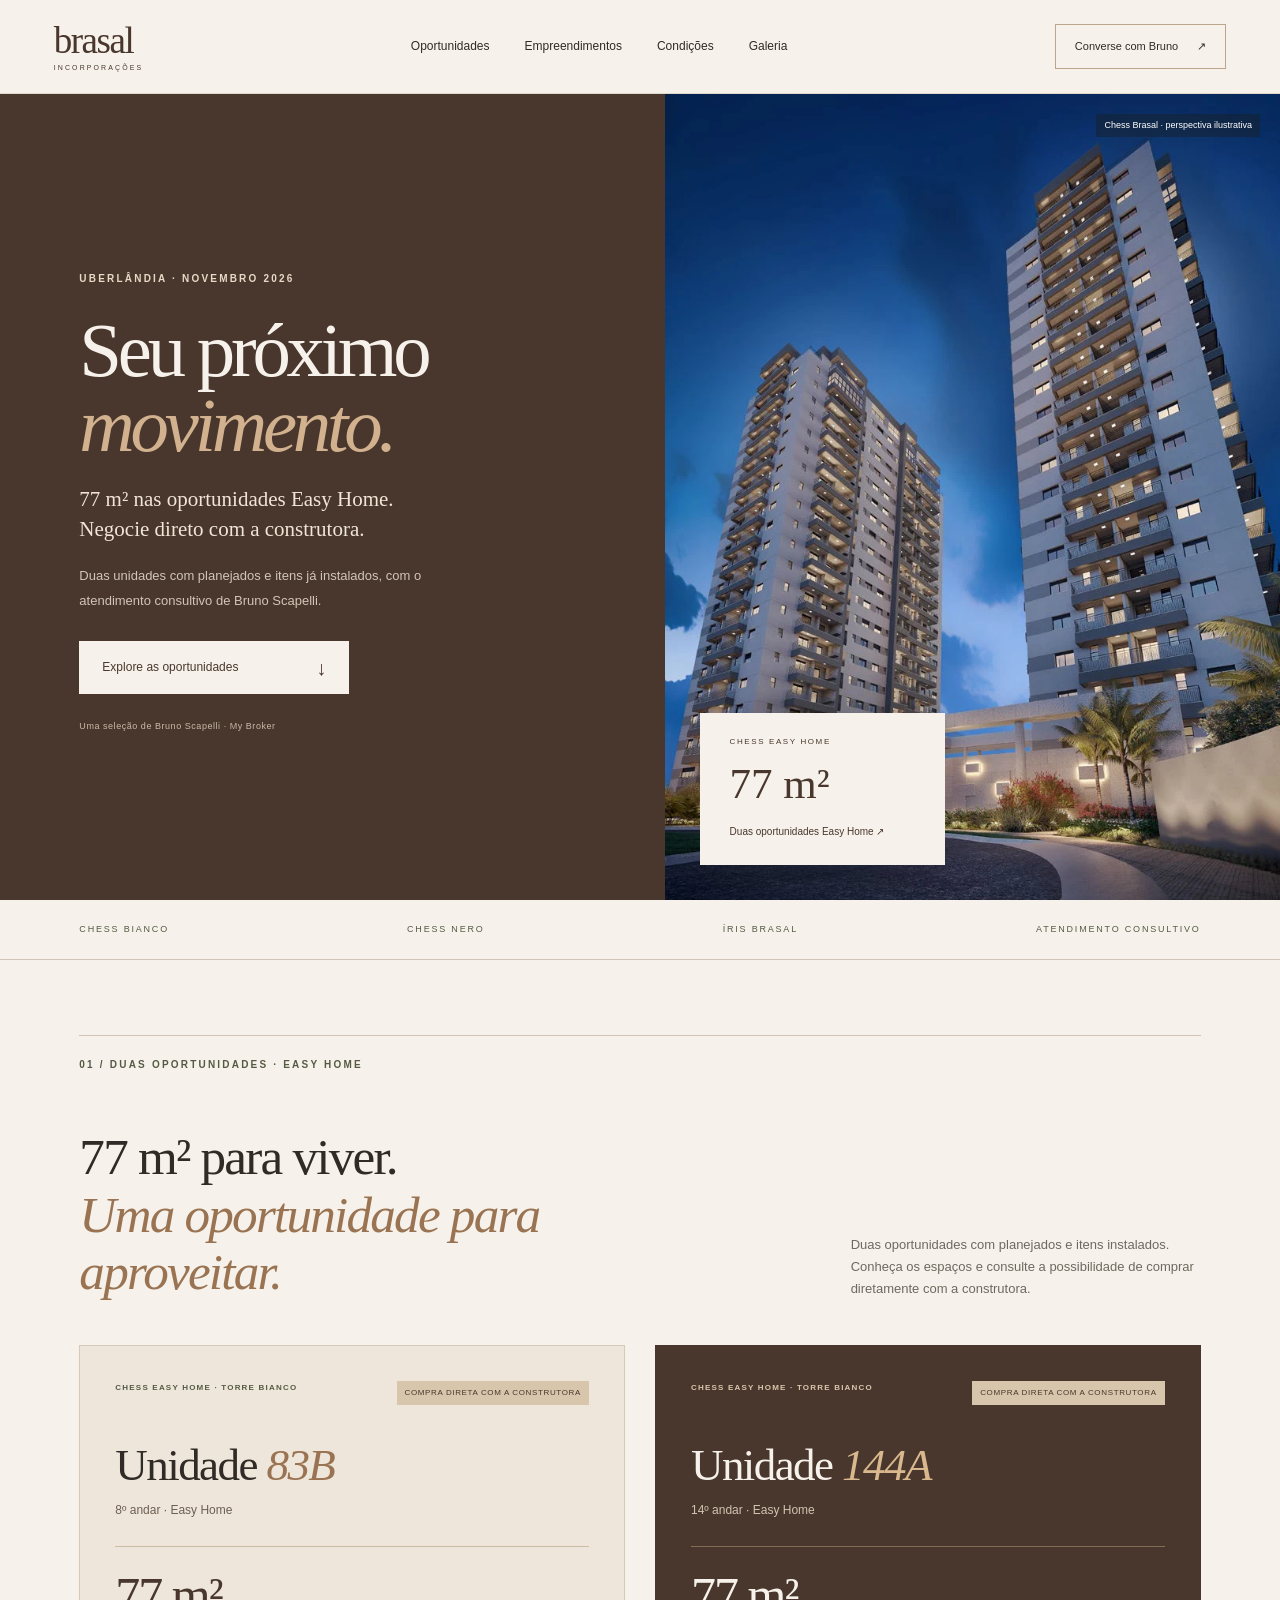
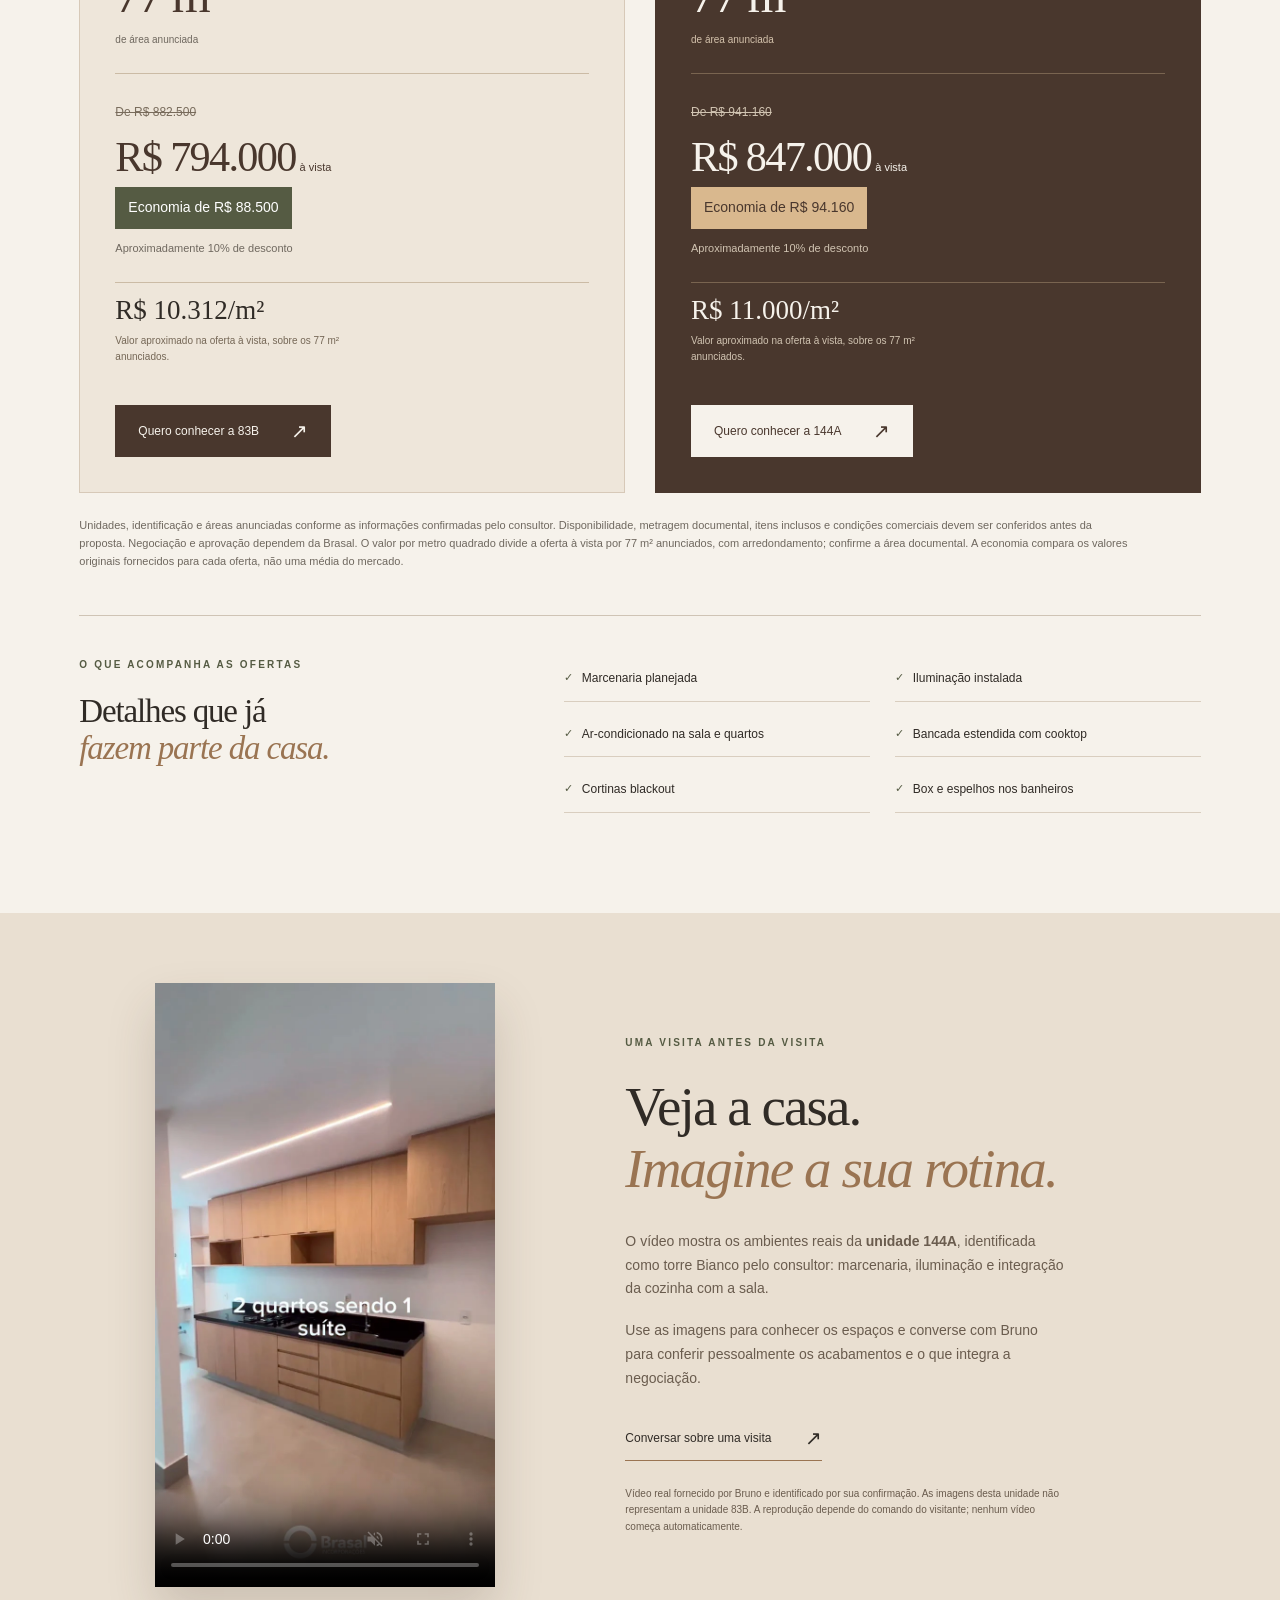
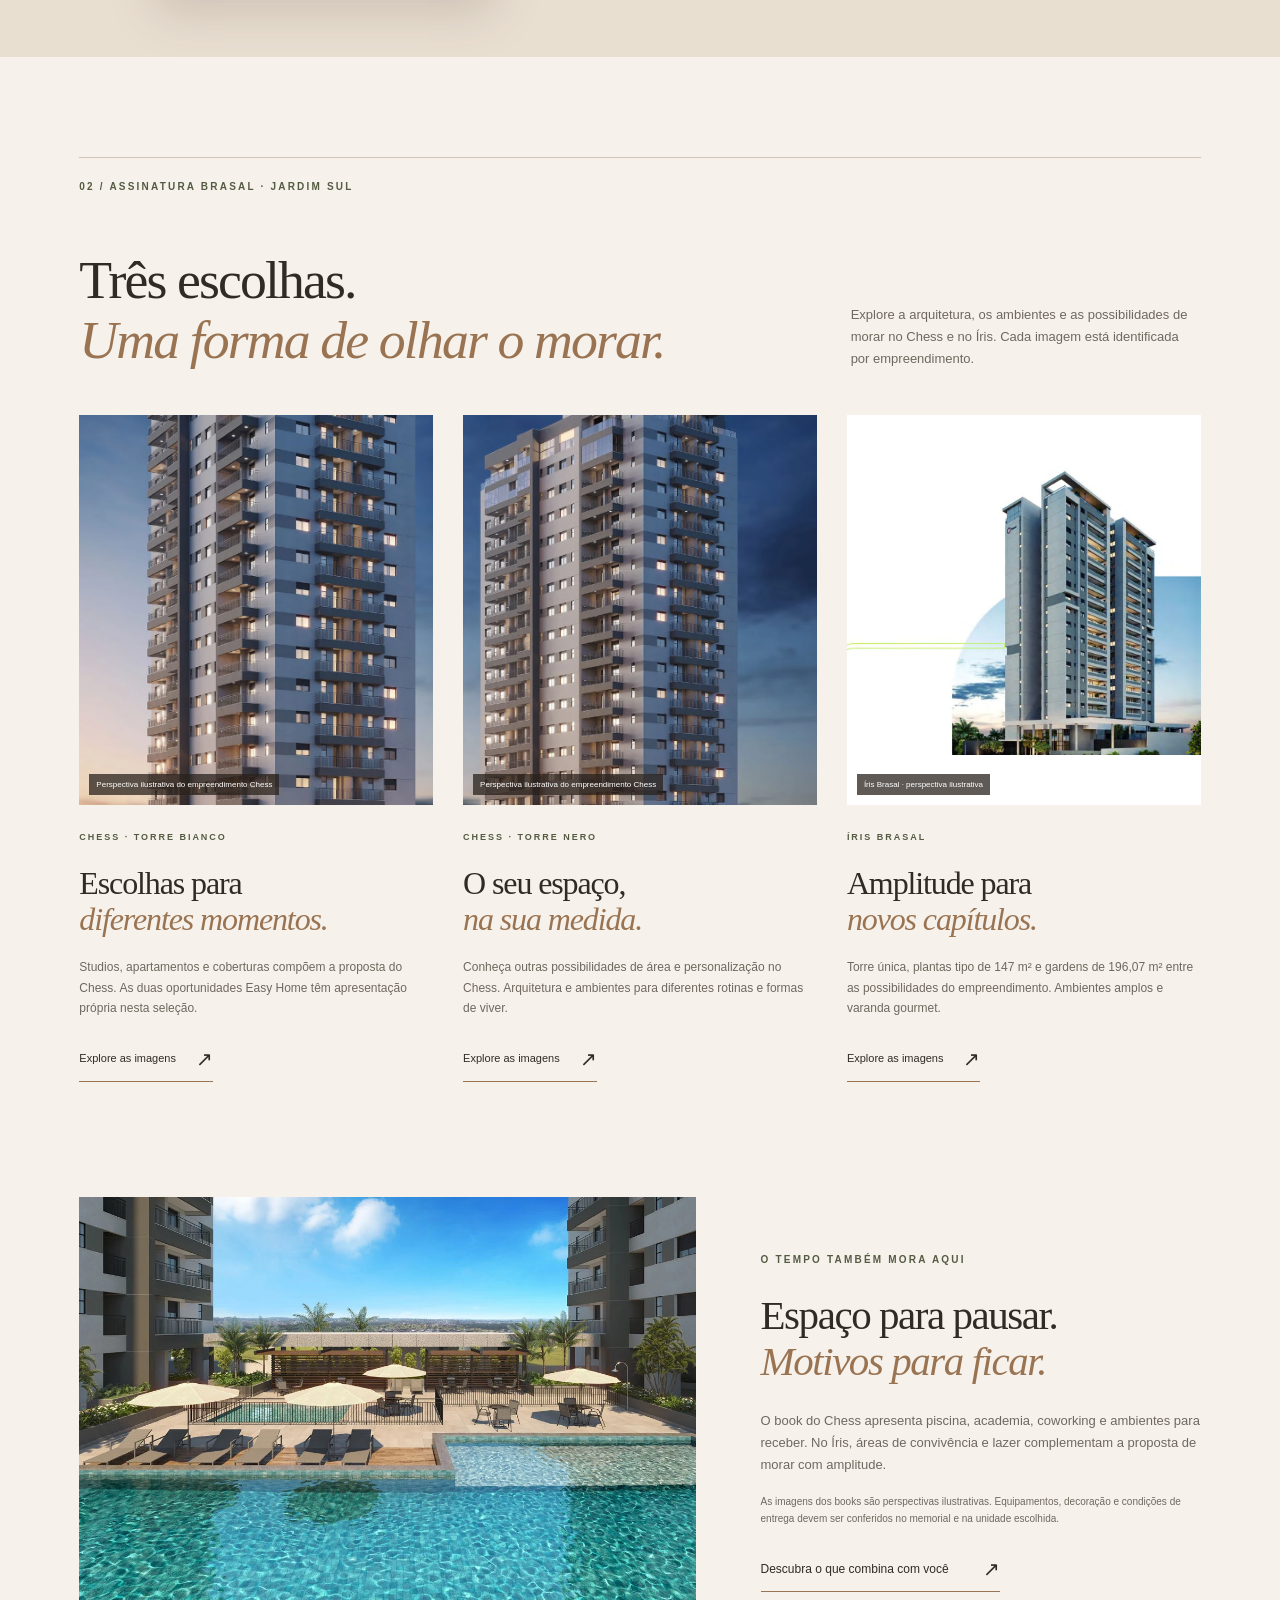
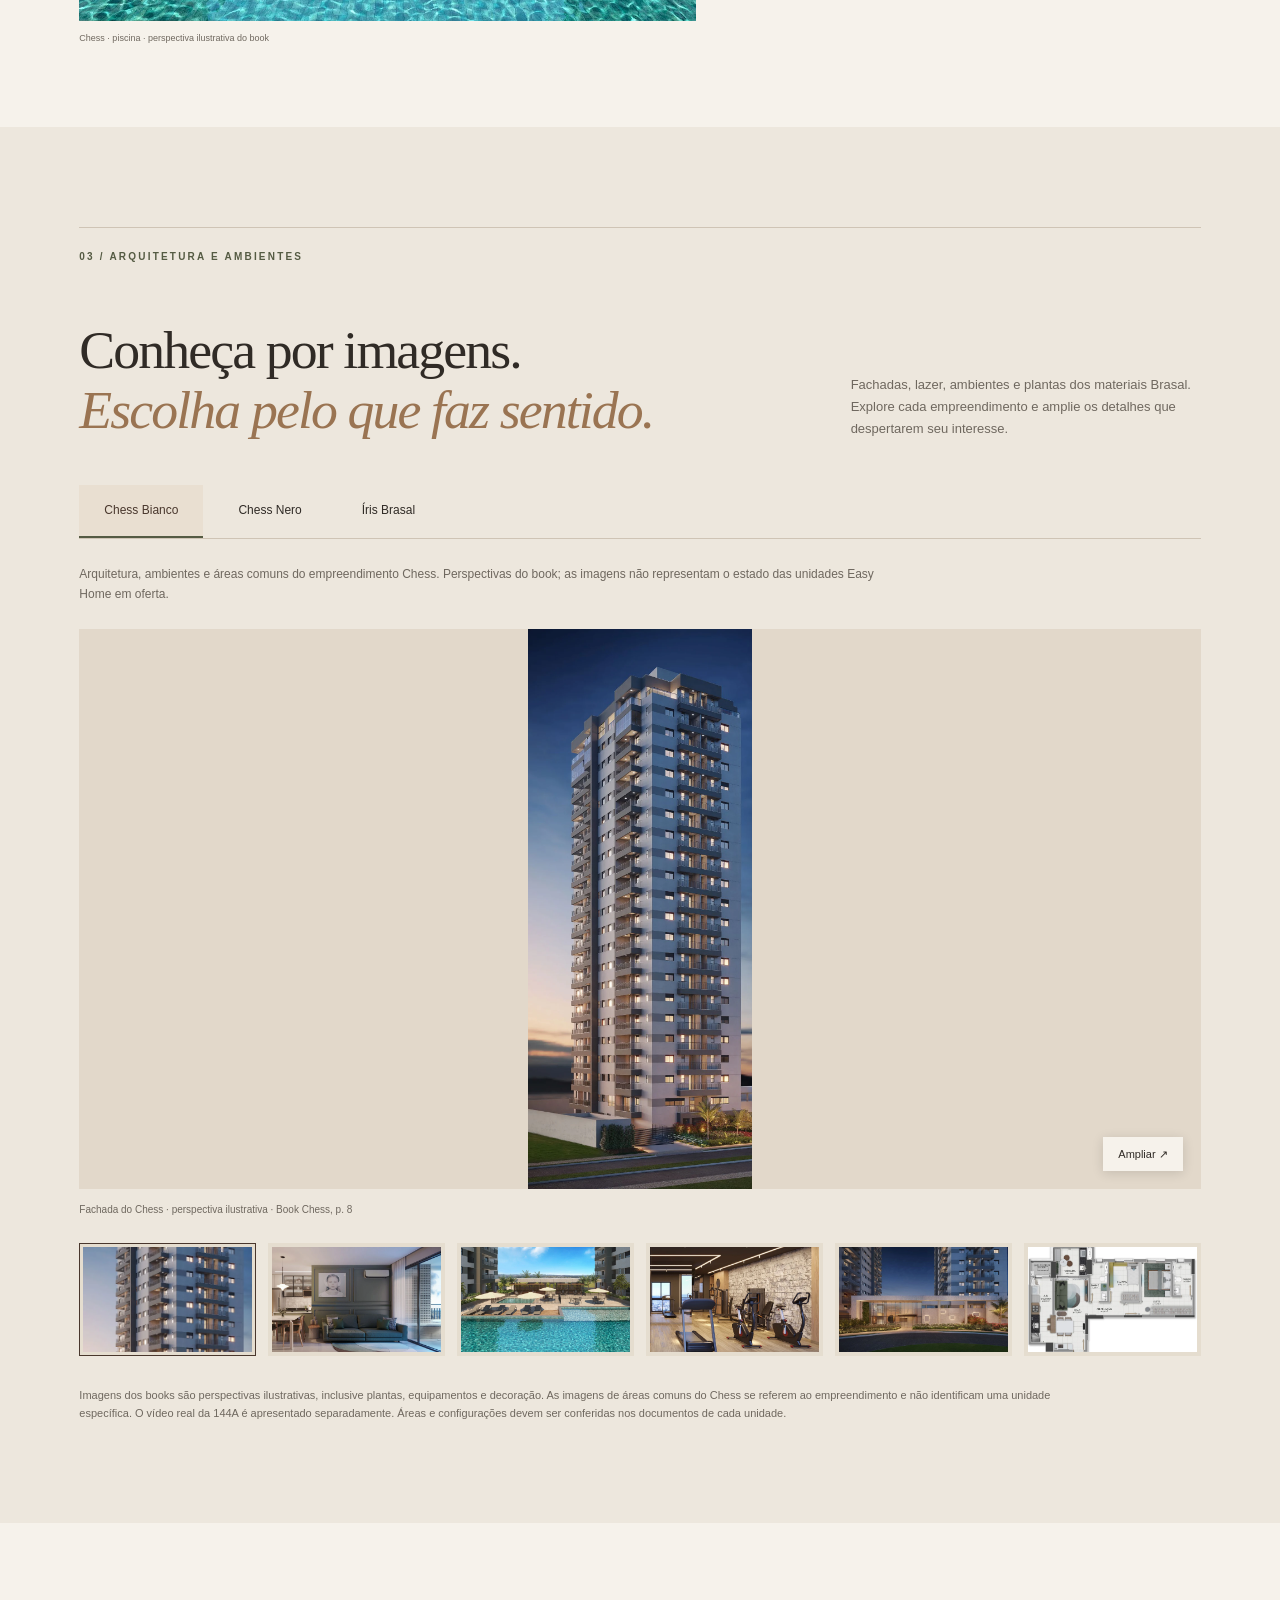
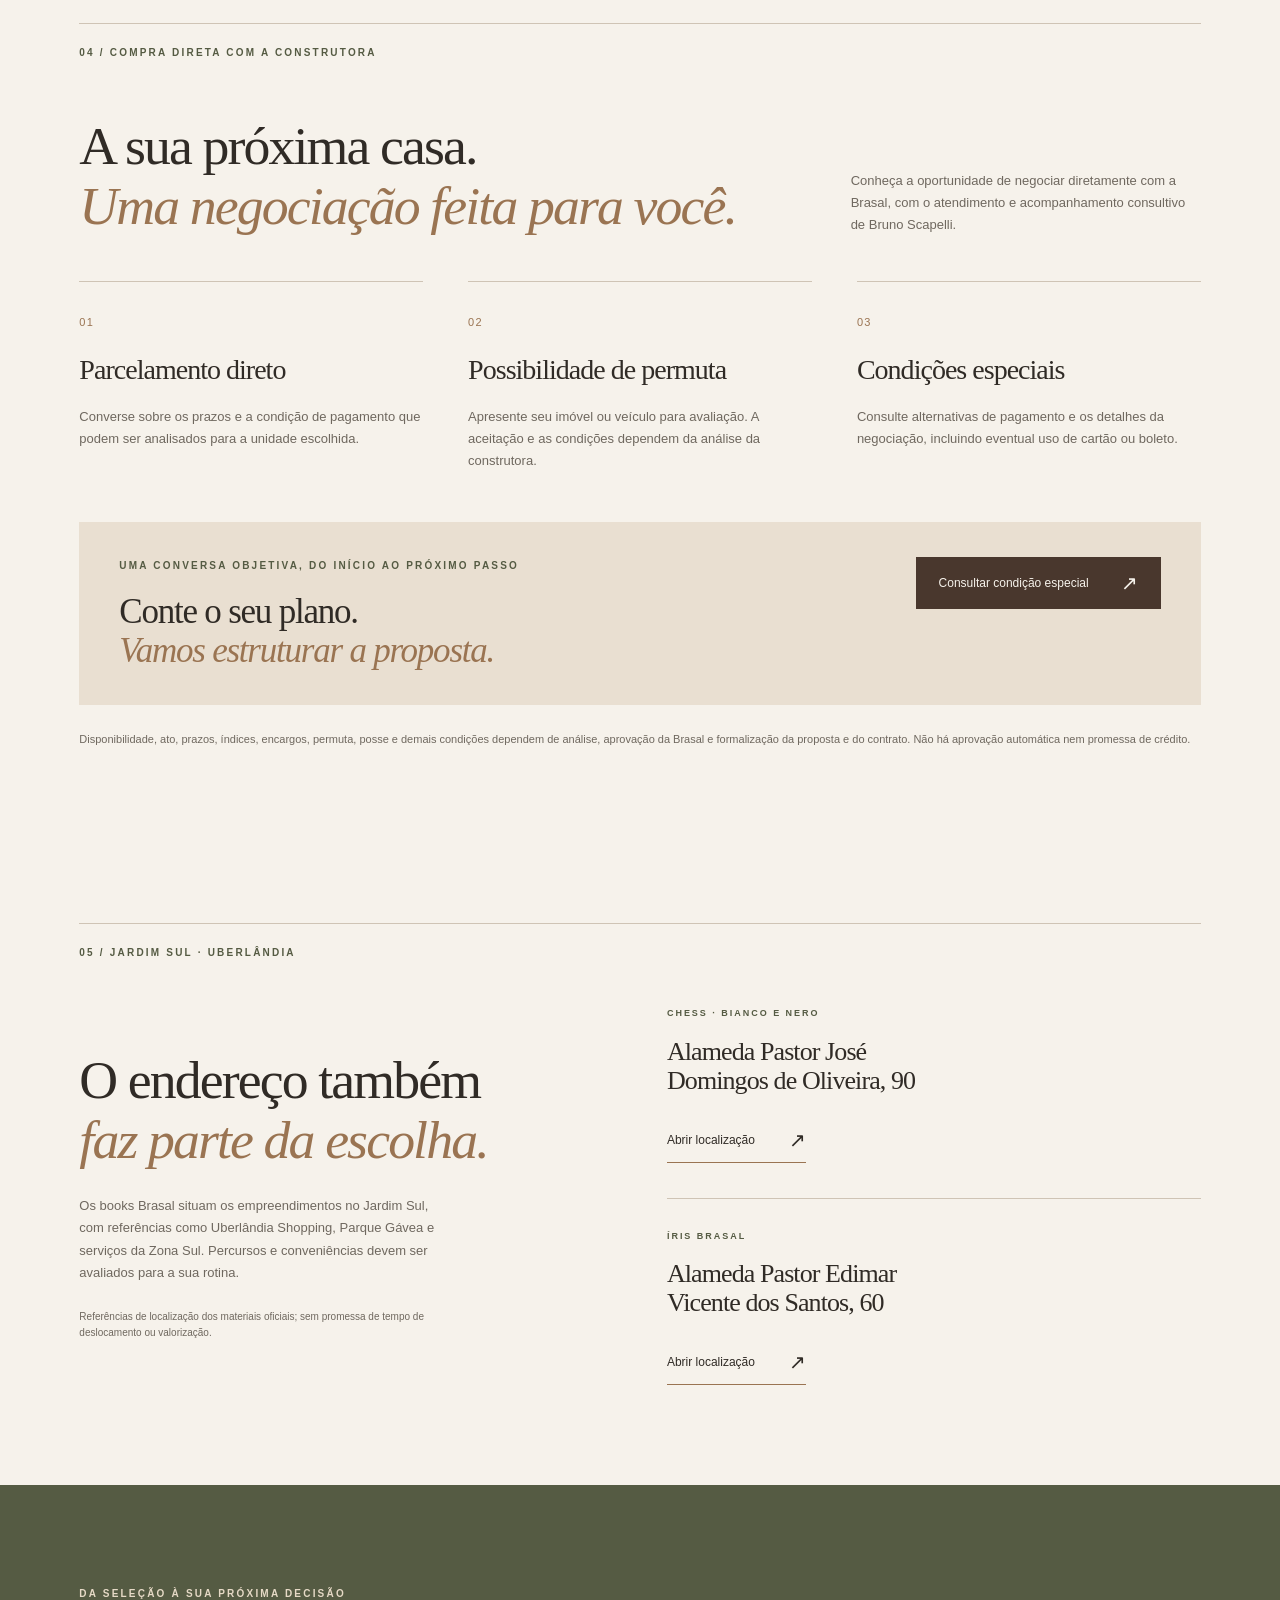
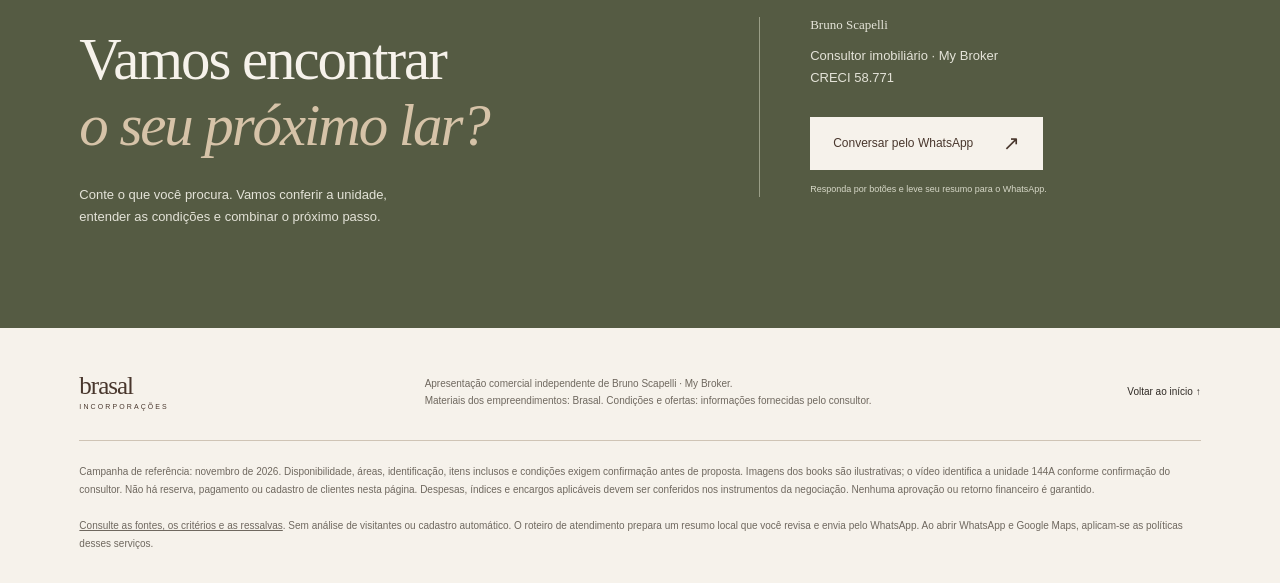
==== commit c95fed52: "Add button qualification flow and restore two promotional offers with discount and square metre valu" ====
--- a/brasal/index.html
+++ b/brasal/index.html
@@ -1,19 +1,19 @@
-<!doctype html><html lang="pt-BR"><head><meta charset="utf-8"><meta name="viewport" content="width=device-width,initial-scale=1"><title>Brasal | Oportunidades Chess Easy Home e Íris | Bruno Scapelli</title><meta name="description" content="Duas oportunidades Chess Easy Home, condições especiais Brasal em novembro de 2026 e uma seleção Chess Bianco, Chess Nero e Íris. Atendimento de Bruno Scapelli, My Broker."><meta name="theme-color" content="#f6f2eb"><link rel="canonical" href="https://brunoscapellimybroker.github.io/brasal/"><meta property="og:type" content="website"><meta property="og:locale" content="pt_BR"><meta property="og:title" content="Brasal · Seu próximo movimento, em condições especiais"><meta property="og:description" content="Duas oportunidades Chess Easy Home de 77 m², com planejados e negociação direta com a construtora. Explore também Chess Bianco, Chess Nero e Íris Brasal."><meta property="og:url" content="https://brunoscapellimybroker.github.io/brasal/"><meta property="og:image" content="https://brunoscapellimybroker.github.io/brasal/assets/chess-chegada-1.webp"><link rel="icon" href="favicon.svg" type="image/svg+xml"><link rel="stylesheet" href="styles.css"><link rel="stylesheet" href="brasal.css"><script src="app.js" defer></script></head>
-<body><a class="skip" href="#conteudo">Ir para o conteúdo</a><header class="header"><a class="brand brasal-brand" href="#inicio" aria-label="Brasal, início">brasal<span>INCORPORAÇÕES</span></a><nav aria-label="Navegação principal"><a href="#oportunidades">Oportunidades</a><a href="#empreendimentos">Empreendimentos</a><a href="#condicoes">Condições</a><a href="#galeria">Galeria</a></nav><a class="header-contact" href="#contato">Converse com Bruno <span aria-hidden="true">↗</span></a><button class="menu-toggle" aria-label="Abrir menu" aria-controls="mobile-nav" aria-expanded="false" type="button"><span></span><span></span></button></header><nav id="mobile-nav" class="mobile-nav" aria-label="Navegação para celular" hidden><a href="#oportunidades">Oportunidades</a><a href="#empreendimentos">Empreendimentos</a><a href="#condicoes">Condições</a><a href="#galeria">Galeria</a><a href="#contato">Contato</a></nav>
-<main id="conteudo"><section class="brasal-hero" id="inicio"><div class="brasal-hero-copy"><p class="eyebrow light">UBERLÂNDIA · NOVEMBRO 2026</p><h1>Seu próximo<br><em>movimento.</em></h1><p class="hero-subtitle">77 m² nas oportunidades Easy Home.<br>Negocie direto com a construtora.</p><p class="hero-description">Duas unidades com planejados e itens já instalados, com o atendimento consultivo de Bruno Scapelli.</p><a class="button button-light" href="#oportunidades">Explore as oportunidades <span aria-hidden="true">↓</span></a><div class="hero-signature">Uma seleção de Bruno Scapelli · My Broker</div></div><figure class="brasal-hero-image"><img src="assets/chess-hero-1.webp" alt="Perspectiva ilustrativa das duas torres do Chess Brasal" width="1000" height="1300" fetchpriority="high"><figcaption>Chess Brasal · perspectiva ilustrativa</figcaption><a class="hero-offer" href="#oportunidades"><small>CHESS EASY HOME</small><strong>77 m²</strong><span>Duas oportunidades Easy Home ↗</span></a></figure></section>
-<div class="campaign-strip"><span>CHESS BIANCO</span><span>CHESS NERO</span><span>ÍRIS BRASAL</span><span>ATENDIMENTO CONSULTIVO</span></div>
-<section class="section-wrap opportunities" id="oportunidades"><div class="section-number">01 / DUAS OPORTUNIDADES · EASY HOME</div><div class="section-heading"><h2>77 m² para viver.<br><em>Condições para conversar.</em></h2><p>Duas oportunidades com planejados e itens instalados. Conheça os espaços e consulte a possibilidade de comprar diretamente com a construtora.</p></div><div class="offer-grid"><article class="offer-card"><div class="offer-top"><p class="eyebrow">CHESS EASY HOME · TORRE BIANCO</p><span class="offer-tag">COMPRA DIRETA COM A CONSTRUTORA</span></div><h3>Unidade <em>83B</em></h3><p class="offer-specs">8º andar · Easy Home</p><div class="offer-condition"><strong>77 m²</strong><span>de área anunciada</span><p>Uma oportunidade para conhecer de perto.</p></div><a class="button button-coffee" data-wa="Quero conhecer a oportunidade Chess Bianco 83B, de 77 m², e consultar as condições para negociar diretamente com a construtora." href="#contato">Quero conhecer a 83B <span aria-hidden="true">↗</span></a></article><article class="offer-card feature-offer"><div class="offer-top"><p class="eyebrow">CHESS EASY HOME · TORRE BIANCO</p><span class="offer-tag">COMPRA DIRETA COM A CONSTRUTORA</span></div><h3>Unidade <em>144A</em></h3><p class="offer-specs">14º andar · Easy Home</p><div class="offer-condition"><strong>77 m²</strong><span>de área anunciada</span><p>Uma oportunidade para conhecer de perto.</p></div><a class="button button-coffee" data-wa="Quero conhecer a oportunidade Chess Bianco 144A, de 77 m², e consultar as condições para negociar diretamente com a construtora." href="#contato">Quero conhecer a 144A <span aria-hidden="true">↗</span></a></article></div><p class="source-note offers-note">Unidades, identificação e áreas anunciadas conforme as informações confirmadas pelo consultor. Disponibilidade, metragem documental, itens inclusos e condições comerciais devem ser conferidos antes da proposta. Negociação e aprovação dependem da Brasal.</p><div class="included"><div><p class="eyebrow">O QUE ACOMPANHA AS OFERTAS</p><h3>Detalhes que já<br><em>fazem parte da casa.</em></h3></div><ul><li>Marcenaria planejada</li><li>Iluminação instalada</li><li>Ar-condicionado na sala e quartos</li><li>Bancada estendida com cooktop</li><li>Cortinas blackout</li><li>Box e espelhos nos banheiros</li></ul></div></section>
-<section class="video-story" id="video"><div class="video-frame"><video controls muted playsinline preload="metadata" poster="assets/bianco-144a-poster.webp" aria-label="Vídeo real da unidade 144A, torre Bianco, conforme identificação confirmada pelo consultor"><source src="assets/bianco-144a-visita.mp4" type="video/mp4">Seu navegador não suporta este vídeo. <a href="assets/bianco-144a-visita.mp4">Abrir vídeo da unidade 144A</a>.</video></div><div class="video-copy"><p class="eyebrow">UMA VISITA ANTES DA VISITA</p><h2>Veja a casa.<br><em>Imagine a sua rotina.</em></h2><p>O vídeo mostra os ambientes reais da <strong>unidade 144A</strong>, identificada como torre Bianco pelo consultor: marcenaria, iluminação e integração da cozinha com a sala.</p><p>Use as imagens para conhecer os espaços e converse com Bruno para conferir pessoalmente os acabamentos e o que integra a negociação.</p><a class="text-link" data-wa="Vi o vídeo da unidade 144A e quero combinar uma visita para conhecer os ambientes e os itens incluídos." href="#contato">Conversar sobre uma visita <span aria-hidden="true">↗</span></a><p class="source-note">Vídeo real fornecido por Bruno e identificado por sua confirmação. As imagens desta unidade não representam a unidade 83B. A reprodução depende do comando do visitante; nenhum vídeo começa automaticamente.</p></div></section>
-<section class="section-wrap developments" id="empreendimentos"><div class="section-number">02 / ASSINATURA BRASAL · JARDIM SUL</div><div class="section-heading"><h2>Três escolhas.<br><em>Uma forma de olhar o morar.</em></h2><p>Explore a arquitetura, os ambientes e as possibilidades de morar no Chess e no Íris. Cada imagem está identificada por empreendimento.</p></div><div class="development-grid"><article><figure><img src="assets/chess-fachada-1.webp" alt="Perspectiva ilustrativa de uma torre do Chess Brasal" loading="lazy" width="700" height="1000"><figcaption>Perspectiva ilustrativa do empreendimento Chess</figcaption></figure><div><p class="eyebrow">CHESS · TORRE BIANCO</p><h3>Escolhas para<br><em>diferentes momentos.</em></h3><p>Studios, apartamentos e coberturas compõem a proposta do Chess. As duas oportunidades Easy Home têm apresentação própria nesta seleção.</p><a href="#galeria" class="text-link" data-gallery="bianco">Explore as imagens <span aria-hidden="true">↗</span></a></div></article><article><figure><img src="assets/chess-torres-1.webp" alt="Outra perspectiva ilustrativa do conjunto Chess Brasal, com suas duas torres" loading="lazy" width="700" height="1000"><figcaption>Perspectiva ilustrativa do empreendimento Chess</figcaption></figure><div><p class="eyebrow">CHESS · TORRE NERO</p><h3>O seu espaço,<br><em>na sua medida.</em></h3><p>Conheça outras possibilidades de área e personalização no Chess. Arquitetura e ambientes para diferentes rotinas e formas de viver.</p><a href="#galeria" class="text-link" data-gallery="nero">Explore as imagens <span aria-hidden="true">↗</span></a></div></article><article><figure><img src="assets/iris-fachada-1.webp" alt="Perspectiva ilustrativa da torre única do Íris Brasal" loading="lazy" width="900" height="1000"><figcaption>Íris Brasal · perspectiva ilustrativa</figcaption></figure><div><p class="eyebrow">ÍRIS BRASAL</p><h3>Amplitude para<br><em>novos capítulos.</em></h3><p>Torre única, plantas tipo de 147 m² e gardens de 196,07 m² entre as possibilidades do empreendimento. Ambientes amplos e varanda gourmet.</p><a href="#galeria" class="text-link" data-gallery="iris">Explore as imagens <span aria-hidden="true">↗</span></a></div></article></div></section>
-<section class="section-wrap amenities-story"><figure><img src="assets/chess-piscina-1.webp" alt="Perspectiva ilustrativa da piscina e área de lazer do Chess Brasal" loading="lazy" width="1600" height="1100"><figcaption>Chess · piscina · perspectiva ilustrativa do book</figcaption></figure><div><p class="eyebrow">O TEMPO TAMBÉM MORA AQUI</p><h2>Espaço para pausar.<br><em>Motivos para ficar.</em></h2><p>O book do Chess apresenta piscina, academia, coworking e ambientes para receber. No Íris, áreas de convivência e lazer complementam a proposta de morar com amplitude.</p><p class="source-note">As imagens dos books são perspectivas ilustrativas. Equipamentos, decoração e condições de entrega devem ser conferidos no memorial e na unidade escolhida.</p><a class="text-link" href="#contato">Descubra o que combina com você <span aria-hidden="true">↗</span></a></div></section>
-<section class="section-wrap gallery-section" id="galeria"><div class="section-number">03 / ARQUITETURA E AMBIENTES</div><div class="section-heading"><h2>Conheça por imagens.<br><em>Escolha pelo que faz sentido.</em></h2><p>Fachadas, lazer, ambientes e plantas dos materiais Brasal. Explore cada empreendimento e amplie os detalhes que despertarem seu interesse.</p></div><div class="gallery-tabs" role="tablist" aria-label="Escolha o empreendimento da galeria"><button type="button" id="gallery-tab-bianco" role="tab" aria-controls="gallery-panel" aria-selected="true" data-gallery-tab="bianco">Chess Bianco</button><button type="button" id="gallery-tab-nero" role="tab" aria-controls="gallery-panel" aria-selected="false" tabindex="-1" data-gallery-tab="nero">Chess Nero</button><button type="button" id="gallery-tab-iris" role="tab" aria-controls="gallery-panel" aria-selected="false" tabindex="-1" data-gallery-tab="iris">Íris Brasal</button></div><div id="gallery-panel" role="tabpanel" aria-labelledby="gallery-tab-bianco" tabindex="0"><p id="gallery-description" class="gallery-description">Carregando imagens oficiais…</p><figure class="gallery-main"><button type="button" id="gallery-enlarge" aria-label="Ampliar imagem selecionada"><img id="gallery-image" src="assets/chess-fachada-1.webp" alt="Perspectiva ilustrativa da fachada do Chess" width="1600" height="1200" loading="lazy"><span aria-hidden="true">Ampliar ↗</span></button><figcaption id="gallery-caption">Chess · perspectiva ilustrativa</figcaption></figure><div class="gallery-thumbnails" id="gallery-thumbnails" aria-label="Imagens disponíveis"></div></div><p class="source-note">Imagens dos books são perspectivas ilustrativas, inclusive plantas, equipamentos e decoração. As imagens de áreas comuns do Chess se referem ao empreendimento e não identificam uma unidade específica. O vídeo real da 144A é apresentado separadamente. Áreas e configurações devem ser conferidas nos documentos de cada unidade.</p><noscript><p>Habilite o JavaScript para alternar as imagens ou converse com Bruno para conhecer os materiais.</p></noscript></section>
-<section class="section-wrap financing direct-purchase" id="condicoes"><div class="section-number">04 / COMPRA DIRETA COM A CONSTRUTORA</div><div class="section-heading"><h2>A sua próxima casa.<br><em>Uma negociação feita para você.</em></h2><p>Conheça a oportunidade de negociar diretamente com a Brasal, com o atendimento e acompanhamento consultivo de Bruno Scapelli.</p></div><div class="direct-grid"><article><span class="direct-number">01</span><h3>Parcelamento direto</h3><p>Converse sobre os prazos e a condição de pagamento que podem ser analisados para a unidade escolhida.</p></article><article><span class="direct-number">02</span><h3>Possibilidade de permuta</h3><p>Apresente seu imóvel ou veículo para avaliação. A aceitação e as condições dependem da análise da construtora.</p></article><article><span class="direct-number">03</span><h3>Condições especiais</h3><p>Consulte alternativas de pagamento e os detalhes da negociação, incluindo eventual uso de cartão ou boleto.</p></article></div><div class="direct-callout"><div><p class="eyebrow">UMA CONVERSA OBJETIVA, DO INÍCIO AO PRÓXIMO PASSO</p><h3>Conte o seu plano.<br><em>Vamos estruturar a proposta.</em></h3></div><a class="button button-coffee" data-wa="Quero conhecer as oportunidades Brasal de 77 m² e avaliar uma proposta para negociar diretamente com a construtora." href="#contato">Consultar condição especial <span aria-hidden="true">↗</span></a></div><p class="source-note">Disponibilidade, ato, prazos, índices, encargos, permuta, posse e demais condições dependem de análise, aprovação da Brasal e formalização da proposta e do contrato. Não há aprovação automática nem promessa de crédito.</p></section>
-
-<section class="section-wrap location-brasal" id="localizacao"><div class="section-number">05 / JARDIM SUL · UBERLÂNDIA</div><div class="location-grid"><div><h2>O endereço também<br><em>faz parte da escolha.</em></h2><p>Os books Brasal situam os empreendimentos no Jardim Sul, com referências como Uberlândia Shopping, Parque Gávea e serviços da Zona Sul. Percursos e conveniências devem ser avaliados para a sua rotina.</p><p class="source-note">Referências de localização dos materiais oficiais; sem promessa de tempo de deslocamento ou valorização.</p></div><div class="addresses"><div><p class="eyebrow">CHESS · BIANCO E NERO</p><h3>Alameda Pastor José<br>Domingos de Oliveira, 90</h3><a class="text-link" href="https://www.google.com/maps/search/?api=1&amp;query=Alameda+Pastor+Jose+Domingos+de+Oliveira+90+Uberlandia" target="_blank" rel="noopener noreferrer">Abrir localização <span aria-hidden="true">↗</span></a></div><div><p class="eyebrow">ÍRIS BRASAL</p><h3>Alameda Pastor Edimar<br>Vicente dos Santos, 60</h3><a class="text-link" href="https://www.google.com/maps/search/?api=1&amp;query=Alameda+Pastor+Edimar+Vicente+dos+Santos+60+Uberlandia" target="_blank" rel="noopener noreferrer">Abrir localização <span aria-hidden="true">↗</span></a></div></div></div></section>
-<section class="contact section-wrap" id="contato"><div><p class="eyebrow light">DA SELEÇÃO À SUA PRÓXIMA DECISÃO</p><h2>Vamos encontrar<br><em>o seu próximo lar?</em></h2><p>Conte o que você procura. Vamos conferir a unidade, entender as condições e combinar o próximo passo.</p></div><div class="advisor"><p class="advisor-name">Bruno Scapelli</p><p>Consultor imobiliário · My Broker<br>CRECI 58.771</p><a class="button button-light" data-wa="Vi a seleção Brasal e quero conhecer as oportunidades de 77 m² e consultar as condições para comprar diretamente com a construtora." href="https://wa.me/5534998786607" target="_blank" rel="noopener noreferrer">Conversar pelo WhatsApp <span aria-hidden="true">↗</span></a><small>A conversa só é enviada por você, no WhatsApp.</small></div></section></main>
-<footer class="footer section-wrap"><div class="footer-top"><a class="brand brasal-brand" href="#inicio">brasal<span>INCORPORAÇÕES</span></a><p>Apresentação comercial independente de Bruno Scapelli · My Broker.<br>Materiais dos empreendimentos: Brasal. Condições e ofertas: informações fornecidas pelo consultor.</p><a href="#inicio">Voltar ao início ↑</a></div><p>Campanha de referência: novembro de 2026. Disponibilidade, áreas, identificação, itens inclusos e condições exigem confirmação antes de proposta. Imagens dos books são ilustrativas; o vídeo identifica a unidade 144A conforme confirmação do consultor. Não há reserva, pagamento ou cadastro de clientes nesta página. Despesas, índices e encargos aplicáveis devem ser conferidos nos instrumentos da negociação. Nenhuma aprovação ou retorno financeiro é garantido.</p><p><a href="fontes-e-condicoes.txt">Consulte as fontes, os critérios e as ressalvas</a>. Sem análise de visitantes ou formulário de captação. Ao abrir WhatsApp e Google Maps, aplicam-se as políticas desses serviços.</p></footer>
-<dialog id="gallery-dialog" aria-label="Galeria ampliada"><button id="gallery-close" type="button" aria-label="Fechar galeria">Fechar ×</button><figure><img id="gallery-dialog-image" alt=""><figcaption id="gallery-dialog-caption"></figcaption></figure><div class="gallery-dialog-nav"><button id="gallery-prev" type="button" aria-label="Imagem anterior">← Anterior</button><span id="gallery-position" aria-live="polite"></span><button id="gallery-next" type="button" aria-label="Próxima imagem">Próxima →</button></div></dialog></body></html>
-
-
-
-
+<!doctype html><html lang="pt-BR"><head><meta charset="utf-8"><meta name="viewport" content="width=device-width,initial-scale=1"><title>Brasal | Oportunidades Chess Easy Home e Íris | Bruno Scapelli</title><meta name="description" content="Duas oportunidades Chess Easy Home, condições especiais Brasal em novembro de 2026 e uma seleção Chess Bianco, Chess Nero e Íris. Atendimento de Bruno Scapelli, My Broker."><meta name="theme-color" content="#f6f2eb"><link rel="canonical" href="https://brunoscapellimybroker.github.io/brasal/"><meta property="og:type" content="website"><meta property="og:locale" content="pt_BR"><meta property="og:title" content="Brasal · Seu próximo movimento, em condições especiais"><meta property="og:description" content="Duas oportunidades Chess Easy Home de 77 m², com planejados e negociação direta com a construtora. Explore também Chess Bianco, Chess Nero e Íris Brasal."><meta property="og:url" content="https://brunoscapellimybroker.github.io/brasal/"><meta property="og:image" content="https://brunoscapellimybroker.github.io/brasal/assets/chess-chegada-1.webp"><link rel="icon" href="favicon.svg" type="image/svg+xml"><link rel="stylesheet" href="styles.css"><link rel="stylesheet" href="brasal.css"><script src="app.js" defer></script></head>
+<body><a class="skip" href="#conteudo">Ir para o conteúdo</a><header class="header"><a class="brand brasal-brand" href="#inicio" aria-label="Brasal, início">brasal<span>INCORPORAÇÕES</span></a><nav aria-label="Navegação principal"><a href="#oportunidades">Oportunidades</a><a href="#empreendimentos">Empreendimentos</a><a href="#condicoes">Condições</a><a href="#galeria">Galeria</a></nav><a class="header-contact" href="#contato">Converse com Bruno <span aria-hidden="true">↗</span></a><button class="menu-toggle" aria-label="Abrir menu" aria-controls="mobile-nav" aria-expanded="false" type="button"><span></span><span></span></button></header><nav id="mobile-nav" class="mobile-nav" aria-label="Navegação para celular" hidden><a href="#oportunidades">Oportunidades</a><a href="#empreendimentos">Empreendimentos</a><a href="#condicoes">Condições</a><a href="#galeria">Galeria</a><a href="#contato">Contato</a></nav>
+<main id="conteudo"><section class="brasal-hero" id="inicio"><div class="brasal-hero-copy"><p class="eyebrow light">UBERLÂNDIA · NOVEMBRO 2026</p><h1>Seu próximo<br><em>movimento.</em></h1><p class="hero-subtitle">77 m² nas oportunidades Easy Home.<br>Negocie direto com a construtora.</p><p class="hero-description">Duas unidades com planejados e itens já instalados, com o atendimento consultivo de Bruno Scapelli.</p><a class="button button-light" href="#oportunidades">Explore as oportunidades <span aria-hidden="true">↓</span></a><div class="hero-signature">Uma seleção de Bruno Scapelli · My Broker</div></div><figure class="brasal-hero-image"><img src="assets/chess-hero-1.webp" alt="Perspectiva ilustrativa das duas torres do Chess Brasal" width="1000" height="1300" fetchpriority="high"><figcaption>Chess Brasal · perspectiva ilustrativa</figcaption><a class="hero-offer" href="#oportunidades"><small>CHESS EASY HOME</small><strong>77 m²</strong><span>Duas oportunidades Easy Home ↗</span></a></figure></section>
+<div class="campaign-strip"><span>CHESS BIANCO</span><span>CHESS NERO</span><span>ÍRIS BRASAL</span><span>ATENDIMENTO CONSULTIVO</span></div>
+<section class="section-wrap opportunities" id="oportunidades"><div class="section-number">01 / DUAS OPORTUNIDADES · EASY HOME</div><div class="section-heading"><h2>77 m² para viver.<br><em>Uma oportunidade para aproveitar.</em></h2><p>Duas oportunidades com planejados e itens instalados. Conheça os espaços e consulte a possibilidade de comprar diretamente com a construtora.</p></div><div class="offer-grid"><article class="offer-card"><div class="offer-top"><p class="eyebrow">CHESS EASY HOME · TORRE BIANCO</p><span class="offer-tag">COMPRA DIRETA COM A CONSTRUTORA</span></div><h3>Unidade <em>83B</em></h3><p class="offer-specs">8º andar · Easy Home</p><div class="offer-condition"><strong>77 m²</strong><span>de área anunciada</span></div><div class="offer-price"><del>De R$ 882.500</del><p>R$ 794.000<small>à vista</small></p><div class="offer-saving">Economia de R$ 88.500</div><span class="discount-note">Aproximadamente 10% de desconto</span><div class="offer-m2"><strong>R$ 10.312/m²</strong><span>Valor aproximado na oferta à vista, sobre os 77 m² anunciados.</span></div></div><a class="button button-coffee" data-flow="a83b" data-wa="Quero conhecer a oportunidade Chess Bianco 83B, de 77 m², e consultar as condições para negociar diretamente com a construtora." href="conversa.html?origem=a83b">Quero conhecer a 83B <span aria-hidden="true">↗</span></a></article><article class="offer-card feature-offer"><div class="offer-top"><p class="eyebrow">CHESS EASY HOME · TORRE BIANCO</p><span class="offer-tag">COMPRA DIRETA COM A CONSTRUTORA</span></div><h3>Unidade <em>144A</em></h3><p class="offer-specs">14º andar · Easy Home</p><div class="offer-condition"><strong>77 m²</strong><span>de área anunciada</span></div><div class="offer-price"><del>De R$ 941.160</del><p>R$ 847.000<small>à vista</small></p><div class="offer-saving">Economia de R$ 94.160</div><span class="discount-note">Aproximadamente 10% de desconto</span><div class="offer-m2"><strong>R$ 11.000/m²</strong><span>Valor aproximado na oferta à vista, sobre os 77 m² anunciados.</span></div></div><a class="button button-coffee" data-flow="a144a" data-wa="Quero conhecer a oportunidade Chess Bianco 144A, de 77 m², e consultar as condições para negociar diretamente com a construtora." href="conversa.html?origem=a144a">Quero conhecer a 144A <span aria-hidden="true">↗</span></a></article></div><p class="source-note offers-note">Unidades, identificação e áreas anunciadas conforme as informações confirmadas pelo consultor. Disponibilidade, metragem documental, itens inclusos e condições comerciais devem ser conferidos antes da proposta. Negociação e aprovação dependem da Brasal. O valor por metro quadrado divide a oferta à vista por 77 m² anunciados, com arredondamento; confirme a área documental. A economia compara os valores originais fornecidos para cada oferta, não uma média do mercado.</p><div class="included"><div><p class="eyebrow">O QUE ACOMPANHA AS OFERTAS</p><h3>Detalhes que já<br><em>fazem parte da casa.</em></h3></div><ul><li>Marcenaria planejada</li><li>Iluminação instalada</li><li>Ar-condicionado na sala e quartos</li><li>Bancada estendida com cooktop</li><li>Cortinas blackout</li><li>Box e espelhos nos banheiros</li></ul></div></section>
+<section class="video-story" id="video"><div class="video-frame"><video controls muted playsinline preload="metadata" poster="assets/bianco-144a-poster.webp" aria-label="Vídeo real da unidade 144A, torre Bianco, conforme identificação confirmada pelo consultor"><source src="assets/bianco-144a-visita.mp4" type="video/mp4">Seu navegador não suporta este vídeo. <a href="assets/bianco-144a-visita.mp4">Abrir vídeo da unidade 144A</a>.</video></div><div class="video-copy"><p class="eyebrow">UMA VISITA ANTES DA VISITA</p><h2>Veja a casa.<br><em>Imagine a sua rotina.</em></h2><p>O vídeo mostra os ambientes reais da <strong>unidade 144A</strong>, identificada como torre Bianco pelo consultor: marcenaria, iluminação e integração da cozinha com a sala.</p><p>Use as imagens para conhecer os espaços e converse com Bruno para conferir pessoalmente os acabamentos e o que integra a negociação.</p><a class="text-link" data-flow="visita" data-wa="Vi o vídeo da unidade 144A e quero combinar uma visita para conhecer os ambientes e os itens incluídos." href="conversa.html?origem=visita">Conversar sobre uma visita <span aria-hidden="true">↗</span></a><p class="source-note">Vídeo real fornecido por Bruno e identificado por sua confirmação. As imagens desta unidade não representam a unidade 83B. A reprodução depende do comando do visitante; nenhum vídeo começa automaticamente.</p></div></section>
+<section class="section-wrap developments" id="empreendimentos"><div class="section-number">02 / ASSINATURA BRASAL · JARDIM SUL</div><div class="section-heading"><h2>Três escolhas.<br><em>Uma forma de olhar o morar.</em></h2><p>Explore a arquitetura, os ambientes e as possibilidades de morar no Chess e no Íris. Cada imagem está identificada por empreendimento.</p></div><div class="development-grid"><article><figure><img src="assets/chess-fachada-1.webp" alt="Perspectiva ilustrativa de uma torre do Chess Brasal" loading="lazy" width="700" height="1000"><figcaption>Perspectiva ilustrativa do empreendimento Chess</figcaption></figure><div><p class="eyebrow">CHESS · TORRE BIANCO</p><h3>Escolhas para<br><em>diferentes momentos.</em></h3><p>Studios, apartamentos e coberturas compõem a proposta do Chess. As duas oportunidades Easy Home têm apresentação própria nesta seleção.</p><a href="#galeria" class="text-link" data-gallery="bianco">Explore as imagens <span aria-hidden="true">↗</span></a></div></article><article><figure><img src="assets/chess-torres-1.webp" alt="Outra perspectiva ilustrativa do conjunto Chess Brasal, com suas duas torres" loading="lazy" width="700" height="1000"><figcaption>Perspectiva ilustrativa do empreendimento Chess</figcaption></figure><div><p class="eyebrow">CHESS · TORRE NERO</p><h3>O seu espaço,<br><em>na sua medida.</em></h3><p>Conheça outras possibilidades de área e personalização no Chess. Arquitetura e ambientes para diferentes rotinas e formas de viver.</p><a href="#galeria" class="text-link" data-gallery="nero">Explore as imagens <span aria-hidden="true">↗</span></a></div></article><article><figure><img src="assets/iris-fachada-1.webp" alt="Perspectiva ilustrativa da torre única do Íris Brasal" loading="lazy" width="900" height="1000"><figcaption>Íris Brasal · perspectiva ilustrativa</figcaption></figure><div><p class="eyebrow">ÍRIS BRASAL</p><h3>Amplitude para<br><em>novos capítulos.</em></h3><p>Torre única, plantas tipo de 147 m² e gardens de 196,07 m² entre as possibilidades do empreendimento. Ambientes amplos e varanda gourmet.</p><a href="#galeria" class="text-link" data-gallery="iris">Explore as imagens <span aria-hidden="true">↗</span></a></div></article></div></section>
+<section class="section-wrap amenities-story"><figure><img src="assets/chess-piscina-1.webp" alt="Perspectiva ilustrativa da piscina e área de lazer do Chess Brasal" loading="lazy" width="1600" height="1100"><figcaption>Chess · piscina · perspectiva ilustrativa do book</figcaption></figure><div><p class="eyebrow">O TEMPO TAMBÉM MORA AQUI</p><h2>Espaço para pausar.<br><em>Motivos para ficar.</em></h2><p>O book do Chess apresenta piscina, academia, coworking e ambientes para receber. No Íris, áreas de convivência e lazer complementam a proposta de morar com amplitude.</p><p class="source-note">As imagens dos books são perspectivas ilustrativas. Equipamentos, decoração e condições de entrega devem ser conferidos no memorial e na unidade escolhida.</p><a class="text-link" href="#contato">Descubra o que combina com você <span aria-hidden="true">↗</span></a></div></section>
+<section class="section-wrap gallery-section" id="galeria"><div class="section-number">03 / ARQUITETURA E AMBIENTES</div><div class="section-heading"><h2>Conheça por imagens.<br><em>Escolha pelo que faz sentido.</em></h2><p>Fachadas, lazer, ambientes e plantas dos materiais Brasal. Explore cada empreendimento e amplie os detalhes que despertarem seu interesse.</p></div><div class="gallery-tabs" role="tablist" aria-label="Escolha o empreendimento da galeria"><button type="button" id="gallery-tab-bianco" role="tab" aria-controls="gallery-panel" aria-selected="true" data-gallery-tab="bianco">Chess Bianco</button><button type="button" id="gallery-tab-nero" role="tab" aria-controls="gallery-panel" aria-selected="false" tabindex="-1" data-gallery-tab="nero">Chess Nero</button><button type="button" id="gallery-tab-iris" role="tab" aria-controls="gallery-panel" aria-selected="false" tabindex="-1" data-gallery-tab="iris">Íris Brasal</button></div><div id="gallery-panel" role="tabpanel" aria-labelledby="gallery-tab-bianco" tabindex="0"><p id="gallery-description" class="gallery-description">Carregando imagens oficiais…</p><figure class="gallery-main"><button type="button" id="gallery-enlarge" aria-label="Ampliar imagem selecionada"><img id="gallery-image" src="assets/chess-fachada-1.webp" alt="Perspectiva ilustrativa da fachada do Chess" width="1600" height="1200" loading="lazy"><span aria-hidden="true">Ampliar ↗</span></button><figcaption id="gallery-caption">Chess · perspectiva ilustrativa</figcaption></figure><div class="gallery-thumbnails" id="gallery-thumbnails" aria-label="Imagens disponíveis"></div></div><p class="source-note">Imagens dos books são perspectivas ilustrativas, inclusive plantas, equipamentos e decoração. As imagens de áreas comuns do Chess se referem ao empreendimento e não identificam uma unidade específica. O vídeo real da 144A é apresentado separadamente. Áreas e configurações devem ser conferidas nos documentos de cada unidade.</p><noscript><p>Habilite o JavaScript para alternar as imagens ou converse com Bruno para conhecer os materiais.</p></noscript></section>
+<section class="section-wrap financing direct-purchase" id="condicoes"><div class="section-number">04 / COMPRA DIRETA COM A CONSTRUTORA</div><div class="section-heading"><h2>A sua próxima casa.<br><em>Uma negociação feita para você.</em></h2><p>Conheça a oportunidade de negociar diretamente com a Brasal, com o atendimento e acompanhamento consultivo de Bruno Scapelli.</p></div><div class="direct-grid"><article><span class="direct-number">01</span><h3>Parcelamento direto</h3><p>Converse sobre os prazos e a condição de pagamento que podem ser analisados para a unidade escolhida.</p></article><article><span class="direct-number">02</span><h3>Possibilidade de permuta</h3><p>Apresente seu imóvel ou veículo para avaliação. A aceitação e as condições dependem da análise da construtora.</p></article><article><span class="direct-number">03</span><h3>Condições especiais</h3><p>Consulte alternativas de pagamento e os detalhes da negociação, incluindo eventual uso de cartão ou boleto.</p></article></div><div class="direct-callout"><div><p class="eyebrow">UMA CONVERSA OBJETIVA, DO INÍCIO AO PRÓXIMO PASSO</p><h3>Conte o seu plano.<br><em>Vamos estruturar a proposta.</em></h3></div><a class="button button-coffee" data-flow="condicoes" data-wa="Quero conhecer as oportunidades Brasal de 77 m² e avaliar uma proposta para negociar diretamente com a construtora." href="conversa.html?origem=condicoes">Consultar condição especial <span aria-hidden="true">↗</span></a></div><p class="source-note">Disponibilidade, ato, prazos, índices, encargos, permuta, posse e demais condições dependem de análise, aprovação da Brasal e formalização da proposta e do contrato. Não há aprovação automática nem promessa de crédito.</p></section>
+
+<section class="section-wrap location-brasal" id="localizacao"><div class="section-number">05 / JARDIM SUL · UBERLÂNDIA</div><div class="location-grid"><div><h2>O endereço também<br><em>faz parte da escolha.</em></h2><p>Os books Brasal situam os empreendimentos no Jardim Sul, com referências como Uberlândia Shopping, Parque Gávea e serviços da Zona Sul. Percursos e conveniências devem ser avaliados para a sua rotina.</p><p class="source-note">Referências de localização dos materiais oficiais; sem promessa de tempo de deslocamento ou valorização.</p></div><div class="addresses"><div><p class="eyebrow">CHESS · BIANCO E NERO</p><h3>Alameda Pastor José<br>Domingos de Oliveira, 90</h3><a class="text-link" href="https://www.google.com/maps/search/?api=1&amp;query=Alameda+Pastor+Jose+Domingos+de+Oliveira+90+Uberlandia" target="_blank" rel="noopener noreferrer">Abrir localização <span aria-hidden="true">↗</span></a></div><div><p class="eyebrow">ÍRIS BRASAL</p><h3>Alameda Pastor Edimar<br>Vicente dos Santos, 60</h3><a class="text-link" href="https://www.google.com/maps/search/?api=1&amp;query=Alameda+Pastor+Edimar+Vicente+dos+Santos+60+Uberlandia" target="_blank" rel="noopener noreferrer">Abrir localização <span aria-hidden="true">↗</span></a></div></div></div></section>
+<section class="contact section-wrap" id="contato"><div><p class="eyebrow light">DA SELEÇÃO À SUA PRÓXIMA DECISÃO</p><h2>Vamos encontrar<br><em>o seu próximo lar?</em></h2><p>Conte o que você procura. Vamos conferir a unidade, entender as condições e combinar o próximo passo.</p></div><div class="advisor"><p class="advisor-name">Bruno Scapelli</p><p>Consultor imobiliário · My Broker<br>CRECI 58.771</p><a class="button button-light" data-flow="geral" data-wa="Vi a seleção Brasal e quero conhecer as oportunidades de 77 m² e consultar as condições para comprar diretamente com a construtora." href="conversa.html?origem=geral">Conversar pelo WhatsApp <span aria-hidden="true">↗</span></a><small>Responda por botões e leve seu resumo para o WhatsApp.</small></div></section></main>
+<footer class="footer section-wrap"><div class="footer-top"><a class="brand brasal-brand" href="#inicio">brasal<span>INCORPORAÇÕES</span></a><p>Apresentação comercial independente de Bruno Scapelli · My Broker.<br>Materiais dos empreendimentos: Brasal. Condições e ofertas: informações fornecidas pelo consultor.</p><a href="#inicio">Voltar ao início ↑</a></div><p>Campanha de referência: novembro de 2026. Disponibilidade, áreas, identificação, itens inclusos e condições exigem confirmação antes de proposta. Imagens dos books são ilustrativas; o vídeo identifica a unidade 144A conforme confirmação do consultor. Não há reserva, pagamento ou cadastro de clientes nesta página. Despesas, índices e encargos aplicáveis devem ser conferidos nos instrumentos da negociação. Nenhuma aprovação ou retorno financeiro é garantido.</p><p><a href="fontes-e-condicoes.txt">Consulte as fontes, os critérios e as ressalvas</a>. Sem análise de visitantes ou cadastro automático. O roteiro de atendimento prepara um resumo local que você revisa e envia pelo WhatsApp. Ao abrir WhatsApp e Google Maps, aplicam-se as políticas desses serviços.</p></footer>
+<dialog id="gallery-dialog" aria-label="Galeria ampliada"><button id="gallery-close" type="button" aria-label="Fechar galeria">Fechar ×</button><figure><img id="gallery-dialog-image" alt=""><figcaption id="gallery-dialog-caption"></figcaption></figure><div class="gallery-dialog-nav"><button id="gallery-prev" type="button" aria-label="Imagem anterior">← Anterior</button><span id="gallery-position" aria-live="polite"></span><button id="gallery-next" type="button" aria-label="Próxima imagem">Próxima →</button></div></dialog></body></html>
+
+
+
+
--- a/brasal/brasal.css
+++ b/brasal/brasal.css
@@ -8,3 +8,5 @@
 @media(min-width:761px){.brasal-hero-image>img{object-position:center top}.brasal-hero-copy{padding-top:50px;padding-bottom:40px}.hero-subtitle{max-width:430px}}
 .offer-condition{padding:25px 0 30px;border-top:1px solid #cbbba5;margin-top:25px}.offer-condition>strong{font:64px/.95 var(--serif);display:block;color:var(--coffee);letter-spacing:-.04em}.offer-condition>span{font-size:10px;display:block;color:var(--muted);margin-top:12px}.offer-condition>p{font-size:12px;margin-top:20px}.feature-offer .offer-condition{border-color:#826c54}.feature-offer .offer-condition>strong{color:var(--paper)}.feature-offer .offer-condition>span{color:#d4c2ac}.gallery-section{background:#ede7dd}.gallery-tabs{display:flex;gap:10px;margin-bottom:25px;border-bottom:1px solid var(--line);overflow:auto}.gallery-tabs button{padding:15px 25px;font-size:12px;white-space:nowrap;border-bottom:2px solid transparent}.gallery-tabs button[aria-selected=true]{background:var(--sand);border-color:var(--olive);color:var(--coffee)}.gallery-description{font-size:12px;color:var(--muted);max-width:800px;margin-bottom:25px}.gallery-main{margin:0}.gallery-main>button{display:block;padding:0;position:relative;width:100%;background:#e2d8ca;height:560px}.gallery-main img{width:100%;height:100%;object-fit:contain}.gallery-main button>span{position:absolute;right:18px;bottom:18px;background:var(--paper);padding:8px 15px;font-size:11px;box-shadow:0 2px 12px #0002}.gallery-main figcaption{font-size:10px;color:var(--muted);margin-top:12px}.gallery-thumbnails{display:grid;grid-template-columns:repeat(6,1fr);gap:12px;margin:25px 0 30px}.gallery-thumbnails button{padding:3px;border:1px solid transparent;background:#e5ddcf}.gallery-thumbnails button[aria-pressed=true]{border-color:var(--coffee)}.gallery-thumbnails img{width:100%;height:105px;object-fit:cover}.gallery-section>.source-note{max-width:1000px}.direct-grid{display:grid;grid-template-columns:repeat(3,1fr);gap:45px}.direct-grid article{padding-top:25px;border-top:1px solid var(--line)}.direct-number{font-size:11px;letter-spacing:.12em;color:var(--bronze)}.direct-grid h3{font-size:28px;margin:20px 0}.direct-grid p{font-size:13px;color:var(--muted)}.direct-callout{margin-top:50px;background:var(--sand);padding:35px 40px;display:flex;justify-content:space-between;align-items:center;gap:40px}.direct-callout h3{font-size:35px;margin-top:18px}.direct-callout h3 em{color:var(--bronze)}.direct-callout .button{margin:0;white-space:nowrap}.direct-purchase>.source-note{margin-top:25px}#gallery-close{position:absolute;right:20px;top:15px;font-size:13px;padding:7px}#gallery-dialog img{max-height:68svh}.gallery-dialog-nav{display:flex;align-items:center;justify-content:center;gap:35px;margin-top:15px;font-size:11px}.gallery-dialog-nav button{border:1px solid var(--line);padding:8px 15px}.gallery-dialog-nav button:hover{background:var(--sand)}
 @media(max-width:760px){.offer-condition>strong{font-size:60px}.offer-tag{font-size:7px}.gallery-tabs{gap:0}.gallery-tabs button{padding:14px 17px;font-size:11px}.gallery-main>button{height:360px}.gallery-main button>span{right:10px;bottom:10px;padding:7px 10px;font-size:10px}.gallery-thumbnails{grid-template-columns:repeat(3,1fr);gap:9px;margin:20px 0}.gallery-thumbnails img{height:80px}.gallery-description{font-size:12px}.gallery-main figcaption{font-size:9px}.direct-grid{grid-template-columns:1fr;gap:25px}.direct-grid h3{margin:15px 0;font-size:28px}.direct-grid p{font-size:14px}.direct-callout{display:block;padding:28px 22px;margin-top:35px}.direct-callout h3{font-size:31px;margin-bottom:25px}.direct-callout .button{font-size:11px;width:100%;white-space:normal;gap:15px}.direct-callout .eyebrow{font-size:8px}.gallery-dialog-nav{gap:15px;font-size:10px}.gallery-dialog-nav button{padding:8px 10px}}
+.offer-saving{display:inline-block;background:var(--olive);color:#fff;padding:9px 13px;font-size:14px;margin:4px 0 10px}.discount-note{display:block;font-size:11px;margin-bottom:24px;color:var(--muted)}.feature-offer .offer-saving{background:#d9b88e;color:var(--coffee)}.feature-offer .discount-note{color:#d1c4b2}.offer-condition{padding-bottom:0!important;margin-bottom:0!important}.offer-price{margin-bottom:20px}.offer-card .offer-condition>strong{font-size:50px}.offer-card .offer-price p{white-space:nowrap;font-size:clamp(34px,3.3vw,51px)}
+.offer-m2{padding:12px 0 20px;border-top:1px solid #cbbba5}.offer-m2 strong{display:block;font:27px Georgia,serif}.offer-m2 span{font-size:10px;line-height:1.6;display:block;max-width:280px;margin-top:7px;color:#756756}.feature-offer .offer-m2{border-color:#796450}.feature-offer .offer-m2 span{color:#d1c4b2}
